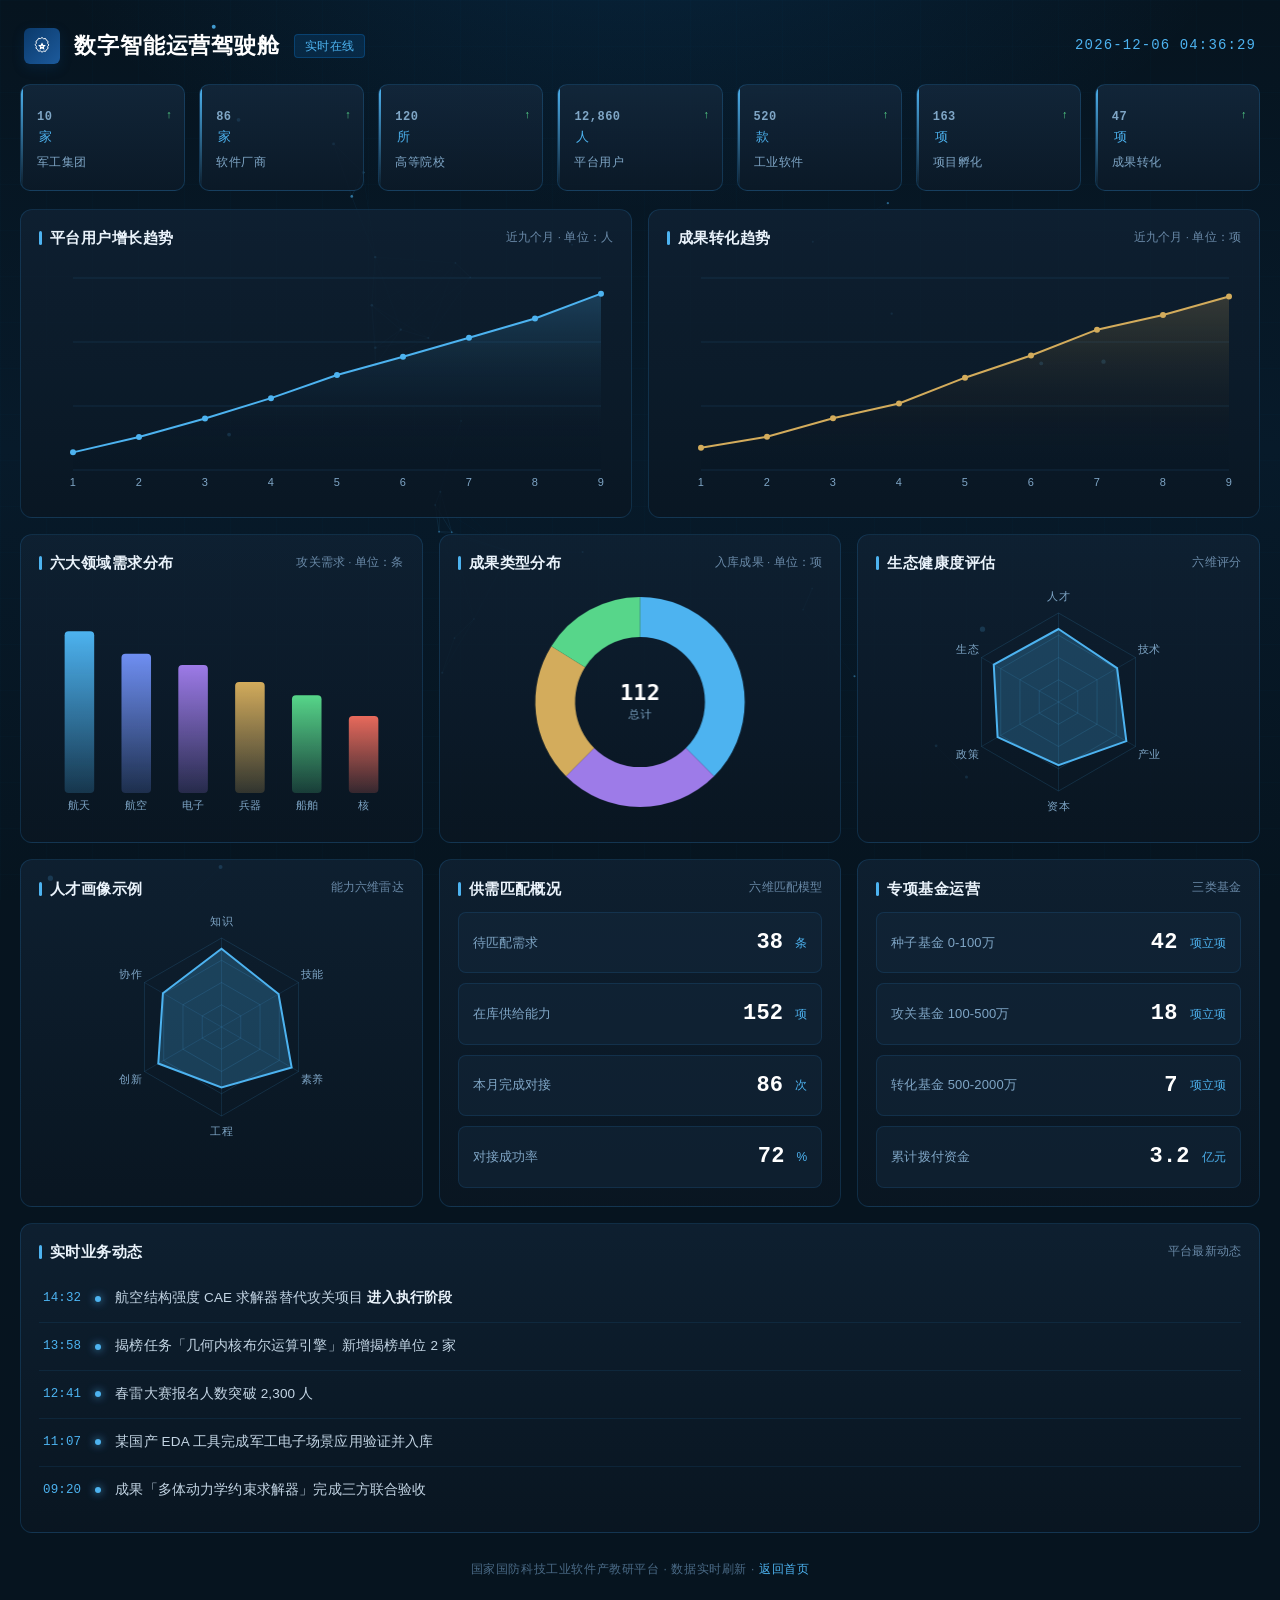
==== dashboard.html @ 62176e6c "初始提交 初始提交的DeepSeek" ====
<!DOCTYPE html>
<html lang="zh-CN">
<head>
<meta charset="UTF-8" />
<meta name="viewport" content="width=device-width, initial-scale=1.0" />
<title>数字智能运营驾驶舱 · 国家国防科技工业软件产教研平台</title>
<meta name="description" content="国家国防科技工业软件产教研平台数字智能运营驾驶舱，实时展示全平台关键运营数据。" />
<link rel="stylesheet" href="assets/css/main.css" />
</head>
<body class="dash-body">

<div class="dash-bg"></div>
<div class="dash-bg__grid"></div>
<canvas id="dashParticles" style="position:fixed;inset:0;width:100%;height:100%;z-index:1;pointer-events:none"></canvas>

<div class="dash-shell">
  <div class="dash-content">

    <!-- 顶部 -->
    <header class="dash-header">
      <div class="dash-header__title">
        <span class="brand__emblem" style="width:36px;height:36px">
          <svg viewBox="0 0 24 24" fill="none" stroke="#fff" stroke-width="1.6" style="width:20px;height:20px">
            <path d="M12 2.5l2.6 2.1 3.3-.4 1.5 3 2.7 1.9-.7 3.2 2 2.6-2 2.6.7 3.2-2.7 1.9-1.5 3-3.3-.4L12 27l-2.6-2.1-3.3.4-1.5-3-2.7-1.9.7-3.2-2-2.6 2-2.6-.7-3.2 2.7-1.9 1.5-3 3.3.4z" transform="scale(0.72) translate(4.7 0)"/>
            <path d="M12 9.5l.9 1.8 2 .3-1.45 1.4.34 2L12 14l-1.8.95.35-2L9.1 11.6l2-.3z"/>
          </svg>
        </span>
        <h1>数字智能运营驾驶舱</h1>
        <span class="tag">实时在线</span>
      </div>
      <div class="dash-header__clock" id="dashClock">--</div>
    </header>

    <!-- KPI 指标 -->
    <div class="dash-kpi">
      <div class="dash-kpi__item"><span class="trend">↑</span><b data-value="10" data-unit="家"></b><span>军工集团</span></div>
      <div class="dash-kpi__item"><span class="trend">↑</span><b data-value="86" data-unit="家"></b><span>软件厂商</span></div>
      <div class="dash-kpi__item"><span class="trend">↑</span><b data-value="120" data-unit="所"></b><span>高等院校</span></div>
      <div class="dash-kpi__item"><span class="trend">↑</span><b data-value="12860" data-unit="人"></b><span>平台用户</span></div>
      <div class="dash-kpi__item"><span class="trend">↑</span><b data-value="520" data-unit="款"></b><span>工业软件</span></div>
      <div class="dash-kpi__item"><span class="trend">↑</span><b data-value="163" data-unit="项"></b><span>项目孵化</span></div>
      <div class="dash-kpi__item"><span class="trend">↑</span><b data-value="47" data-unit="项"></b><span>成果转化</span></div>
    </div>

    <!-- 图表区 -->
    <div class="dash-grid">

      <div class="dash-panel col-6">
        <div class="dash-panel__head"><h3>平台用户增长趋势</h3><span class="hint">近九个月 · 单位：人</span></div>
        <canvas id="chartUserTrend" class="dash-panel__canvas" style="height:230px"></canvas>
      </div>

      <div class="dash-panel col-6">
        <div class="dash-panel__head"><h3>成果转化趋势</h3><span class="hint">近九个月 · 单位：项</span></div>
        <canvas id="chartTransformTrend" class="dash-panel__canvas" style="height:230px"></canvas>
      </div>

      <div class="dash-panel col-4">
        <div class="dash-panel__head"><h3>六大领域需求分布</h3><span class="hint">攻关需求 · 单位：条</span></div>
        <canvas id="chartDomain" class="dash-panel__canvas" style="height:230px"></canvas>
      </div>

      <div class="dash-panel col-4">
        <div class="dash-panel__head"><h3>成果类型分布</h3><span class="hint">入库成果 · 单位：项</span></div>
        <canvas id="chartOutcome" class="dash-panel__canvas" style="height:230px"></canvas>
      </div>

      <div class="dash-panel col-4">
        <div class="dash-panel__head"><h3>生态健康度评估</h3><span class="hint">六维评分</span></div>
        <canvas id="chartHealth" class="dash-panel__canvas" style="height:230px"></canvas>
      </div>

      <div class="dash-panel col-4">
        <div class="dash-panel__head"><h3>人才画像示例</h3><span class="hint">能力六维雷达</span></div>
        <canvas id="chartTalent" class="dash-panel__canvas" style="height:230px"></canvas>
      </div>

      <div class="dash-panel col-4">
        <div class="dash-panel__head"><h3>供需匹配概况</h3><span class="hint">六维匹配模型</span></div>
        <div class="dash-metric-list">
          <div class="dash-metric"><span>待匹配需求</span><b>38</b><i>条</i></div>
          <div class="dash-metric"><span>在库供给能力</span><b>152</b><i>项</i></div>
          <div class="dash-metric"><span>本月完成对接</span><b>86</b><i>次</i></div>
          <div class="dash-metric"><span>对接成功率</span><b>72</b><i>%</i></div>
        </div>
      </div>

      <div class="dash-panel col-4">
        <div class="dash-panel__head"><h3>专项基金运营</h3><span class="hint">三类基金</span></div>
        <div class="dash-metric-list">
          <div class="dash-metric"><span>种子基金 0-100万</span><b>42</b><i>项立项</i></div>
          <div class="dash-metric"><span>攻关基金 100-500万</span><b>18</b><i>项立项</i></div>
          <div class="dash-metric"><span>转化基金 500-2000万</span><b>7</b><i>项立项</i></div>
          <div class="dash-metric"><span>累计拨付资金</span><b>3.2</b><i>亿元</i></div>
        </div>
      </div>

      <div class="dash-panel col-12">
        <div class="dash-panel__head"><h3>实时业务动态</h3><span class="hint">平台最新动态</span></div>
        <div class="dash-feed">
          <div class="dash-feed__item"><span class="time">14:32</span><span class="dot-p"></span><p>航空结构强度 CAE 求解器替代攻关项目 <b>进入执行阶段</b></p></div>
          <div class="dash-feed__item"><span class="time">13:58</span><span class="dot-p"></span><p>揭榜任务「几何内核布尔运算引擎」新增揭榜单位 2 家</p></div>
          <div class="dash-feed__item"><span class="time">12:41</span><span class="dot-p"></span><p>春雷大赛报名人数突破 2,300 人</p></div>
          <div class="dash-feed__item"><span class="time">11:07</span><span class="dot-p"></span><p>某国产 EDA 工具完成军工电子场景应用验证并入库</p></div>
          <div class="dash-feed__item"><span class="time">09:20</span><span class="dot-p"></span><p>成果「多体动力学约束求解器」完成三方联合验收</p></div>
        </div>
      </div>

    </div>

    <div style="text-align:center;padding:26px 0 10px;font-size:12px;color:#4a6a86;letter-spacing:0.05em">
      国家国防科技工业软件产教研平台 · 数据实时刷新 · <a href="index.html" style="color:#4db3f0">返回首页</a>
    </div>
  </div>
</div>

<script src="assets/js/main.js"></script>
</body>
</html>
---- assets/css/main.css ----
/* ==========================================================================
   国家国防科技工业软件产教研平台 · 全站设计系统
   --------------------------------------------------------------------------
   设计基调：极简 · 科技 · 高级 · 军工特色
   色彩策略：浅色基底（值守蓝 + 科技蓝 + 军工金 + 中国红点缀）
   动效原则：克制、自然、有呼吸感
   ========================================================================== */

/* --------------------------------------------------------------------------
   1. 设计 Token
   -------------------------------------------------------------------------- */
:root {
  /* 基底色 —— 浅色为主，避免过深色调 */
  --bg: #f4f7fb;
  --bg-soft: #eef2f8;
  --surface: #ffffff;
  --surface-2: #f9fbfe;

  /* 文字 */
  --ink: #12233d;          /* 主文字：深海藏青 */
  --ink-2: #45546c;        /* 次级文字 */
  --ink-3: #7a8899;        /* 弱文字 */

  /* 主色 —— 值守蓝 */
  --primary: #0b3a6b;
  --primary-2: #14477d;
  --primary-3: #1c5a9c;

  /* 科技蓝点缀 */
  --accent: #0e7ad6;
  --accent-2: #2f9be8;
  --accent-soft: #e6f2fc;

  /* 军工金 —— 尊贵点缀，克制使用 */
  --gold: #b08a34;
  --gold-2: #d3ac5c;
  --gold-soft: #f7f0dd;

  /* 中国红 —— 关键数据 / 标识 */
  --red: #c2382c;
  --red-soft: #fbecea;

  /* 边框与分隔 */
  --line: #e2e8f2;
  --line-2: #d3dde9;

  /* 玻璃质感 */
  --glass: rgba(255, 255, 255, 0.72);
  --glass-strong: rgba(255, 255, 255, 0.9);
  --glass-border: rgba(255, 255, 255, 0.55);

  /* 阴影 —— 细、轻 */
  --shadow-xs: 0 1px 2px rgba(18, 35, 61, 0.04);
  --shadow-sm: 0 2px 8px rgba(18, 35, 61, 0.06);
  --shadow-md: 0 8px 24px rgba(18, 35, 61, 0.08);
  --shadow-lg: 0 18px 48px rgba(18, 35, 61, 0.12);
  --shadow-card: 0 1px 0 rgba(18, 35, 61, 0.03), 0 10px 30px rgba(18, 35, 61, 0.07);

  /* 圆角 —— 克制，避免大圆角堆叠 */
  --r-sm: 6px;
  --r-md: 10px;
  --r-lg: 16px;

  /* 字体 */
  --font-sans: "PingFang SC", "Microsoft YaHei", "Noto Sans SC", "Source Han Sans SC", "Helvetica Neue", Arial, sans-serif;
  --font-serif: "Noto Serif SC", "Source Han Serif SC", "Songti SC", "STSong", "SimSun", serif;
  --font-mono: "SFMono-Regular", "JetBrains Mono", Consolas, "Liberation Mono", monospace;

  /* 动效 */
  --ease: cubic-bezier(0.22, 0.61, 0.36, 1);
  --dur: 0.32s;
  --dur-slow: 0.55s;

  /* 容器 */
  --container: 1240px;
}

/* --------------------------------------------------------------------------
   2. Reset & 基础排版
   -------------------------------------------------------------------------- */
*, *::before, *::after { box-sizing: border-box; margin: 0; padding: 0; }

html { scroll-behavior: smooth; -webkit-text-size-adjust: 100%; }

body {
  font-family: var(--font-sans);
  color: var(--ink);
  background: var(--bg);
  font-size: 15px;
  line-height: 1.7;
  -webkit-font-smoothing: antialiased;
  -moz-osx-font-smoothing: grayscale;
  letter-spacing: 0.01em;
  overflow-x: hidden;
}

img { max-width: 100%; display: block; }
a { color: inherit; text-decoration: none; }
button { font-family: inherit; cursor: pointer; border: none; background: none; color: inherit; }
ul, ol { list-style: none; }
::selection { background: rgba(14, 122, 214, 0.18); color: var(--ink); }

/* 细滚动条 */
::-webkit-scrollbar { width: 10px; height: 10px; }
::-webkit-scrollbar-track { background: var(--bg); }
::-webkit-scrollbar-thumb { background: #c4d0de; border-radius: 8px; border: 2px solid var(--bg); }
::-webkit-scrollbar-thumb:hover { background: #a9bacd; }

/* 细噪点纹理（克制） */
.noise::after {
  content: "";
  position: absolute; inset: 0;
  pointer-events: none;
  opacity: 0.035;
  background-image: url("data:image/svg+xml,%3Csvg xmlns='http://www.w3.org/2000/svg' width='120' height='120'%3E%3Cfilter id='n'%3E%3CfeTurbulence type='fractalNoise' baseFrequency='0.9' numOctaves='2'/%3E%3C/filter%3E%3Crect width='120' height='120' filter='url(%23n)'/%3E%3C/svg%3E");
}

/* 网格底纹 */
.grid-bg {
  background-image:
    linear-gradient(rgba(11, 58, 107, 0.05) 1px, transparent 1px),
    linear-gradient(90deg, rgba(11, 58, 107, 0.05) 1px, transparent 1px);
  background-size: 44px 44px;
}

/* 标题 */
h1, h2, h3, h4, h5 { font-weight: 700; line-height: 1.3; letter-spacing: 0.005em; }

/* 容器 */
.container { width: 100%; max-width: var(--container); margin: 0 auto; padding: 0 28px; }
.container--wide { max-width: 1440px; }

/* 区块通用 */
.section { position: relative; padding: 84px 0; }
.section--tight { padding: 56px 0; }

/* --------------------------------------------------------------------------
   3. 通用组件
   -------------------------------------------------------------------------- */

/* 按钮 */
.btn {
  display: inline-flex; align-items: center; justify-content: center; gap: 8px;
  height: 42px; padding: 0 22px;
  font-size: 14px; font-weight: 600;
  border-radius: var(--r-sm);
  border: 1px solid transparent;
  transition: transform var(--dur) var(--ease), box-shadow var(--dur) var(--ease),
              background var(--dur) var(--ease), border-color var(--dur) var(--ease);
  white-space: nowrap;
  letter-spacing: 0.02em;
}
.btn:active { transform: translateY(1px); }

.btn--primary {
  background: var(--primary); color: #fff;
  box-shadow: 0 4px 14px rgba(11, 58, 107, 0.28);
}
.btn--primary:hover { background: var(--primary-2); box-shadow: 0 8px 22px rgba(11, 58, 107, 0.34); transform: translateY(-1px); }

.btn--ghost {
  background: transparent; color: var(--primary);
  border-color: var(--line-2);
}
.btn--ghost:hover { border-color: var(--primary); background: var(--accent-soft); }

.btn--gold {
  background: linear-gradient(135deg, #c9a24a, #a8812f); color: #fff;
  box-shadow: 0 4px 14px rgba(176, 138, 52, 0.3);
}
.btn--gold:hover { box-shadow: 0 8px 22px rgba(176, 138, 52, 0.4); transform: translateY(-1px); }

.btn--sm { height: 34px; padding: 0 14px; font-size: 13px; }
.btn--lg { height: 50px; padding: 0 30px; font-size: 15px; }

/* 标签 */
.tag {
  display: inline-flex; align-items: center; gap: 5px;
  height: 24px; padding: 0 10px;
  font-size: 12px; font-weight: 500;
  border-radius: 4px;
  letter-spacing: 0.03em;
}
.tag--blue { background: var(--accent-soft); color: var(--primary-3); }
.tag--gold { background: var(--gold-soft); color: #8a6a20; }
.tag--red { background: var(--red-soft); color: var(--red); }
.tag--line { background: transparent; color: var(--ink-3); border: 1px solid var(--line-2); }

/* 分段标题 */
.sec-head { margin-bottom: 40px; }
.sec-head__eyebrow {
  display: inline-flex; align-items: center; gap: 10px;
  font-size: 13px; font-weight: 600; letter-spacing: 0.16em;
  color: var(--accent); text-transform: uppercase;
  margin-bottom: 14px;
}
.sec-head__eyebrow::before {
  content: ""; width: 22px; height: 2px;
  background: linear-gradient(90deg, var(--accent), transparent);
  border-radius: 1px;
}
.sec-head__title { font-size: 30px; color: var(--ink); font-weight: 700; }
.sec-head__title em { font-style: normal; color: var(--primary); }
.sec-head__desc { margin-top: 12px; font-size: 14.5px; color: var(--ink-2); max-width: 720px; }
.sec-head--center { text-align: center; }
.sec-head--center .sec-head__eyebrow { justify-content: center; }
.sec-head--center .sec-head__desc { margin-left: auto; margin-right: auto; }

/* 横贯式工业分割条 */
.industrial-divider {
  display: flex; align-items: center; gap: 18px;
  margin: 0; padding: 0;
}
.industrial-divider__line {
  flex: 1; height: 1px;
  background: linear-gradient(90deg, transparent, var(--line-2) 18%, var(--line-2) 82%, transparent);
  position: relative;
}
.industrial-divider__line::after {
  content: ""; position: absolute; left: 18%; right: 18%; top: -1px; height: 2px;
  background: linear-gradient(90deg, transparent, rgba(14, 122, 214, 0.45), transparent);
  border-radius: 1px;
}
.industrial-divider__mark {
  flex-shrink: 0; width: 44px; height: 14px;
  position: relative;
}
.industrial-divider__mark::before {
  content: ""; position: absolute; left: 0; top: 50%; width: 44px; height: 1px;
  background: var(--line-2); transform: translateY(-50%);
}
.industrial-divider__mark i {
  position: absolute; left: 50%; top: 50%; transform: translate(-50%, -50%);
  width: 10px; height: 10px;
  background: var(--surface);
  border: 2px solid var(--accent);
  transform: translate(-50%, -50%) rotate(45deg);
}

/* --------------------------------------------------------------------------
   4. 顶部导航栏
   -------------------------------------------------------------------------- */
.site-header {
  position: fixed; top: 0; left: 0; right: 0; z-index: 1000;
  height: 68px;
  background: var(--glass-strong);
  backdrop-filter: blur(18px) saturate(1.4);
  -webkit-backdrop-filter: blur(18px) saturate(1.4);
  border-bottom: 1px solid var(--line);
  transition: box-shadow var(--dur) var(--ease), height var(--dur) var(--ease);
}
.site-header.is-scrolled { box-shadow: 0 4px 20px rgba(18, 35, 61, 0.08); }

.site-header__inner {
  display: flex; align-items: center; justify-content: space-between;
  height: 100%;
}

/* 品牌标识 */
.brand { display: flex; align-items: center; gap: 12px; }
.brand__emblem {
  width: 40px; height: 40px; flex-shrink: 0;
  display: grid; place-items: center;
  border-radius: var(--r-sm);
  background: linear-gradient(135deg, var(--primary), var(--primary-3));
  box-shadow: 0 4px 12px rgba(11, 58, 107, 0.3);
  position: relative; overflow: hidden;
}
.brand__emblem svg { width: 22px; height: 22px; }
.brand__name { line-height: 1.2; }
.brand__name b {
  display: block; font-size: 17px; font-weight: 700; color: var(--ink);
  letter-spacing: 0.02em;
}
.brand__name span {
  display: block; font-size: 11px; color: var(--ink-3);
  letter-spacing: 0.18em; margin-top: 1px;
}

/* 主导航 */
.main-nav { display: flex; align-items: center; height: 100%; }
.main-nav__item { position: static; height: 100%; display: flex; align-items: center; }
.main-nav__link {
  position: relative; display: flex; align-items: center; gap: 5px;
  height: 100%; padding: 0 18px;
  font-size: 15px; font-weight: 500; color: var(--ink);
  transition: color var(--dur) var(--ease);
  letter-spacing: 0.02em;
}
.main-nav__link .caret {
  width: 0; height: 0; margin-top: 2px;
  border-left: 4px solid transparent; border-right: 4px solid transparent;
  border-top: 5px solid currentColor;
  transition: transform var(--dur) var(--ease);
  opacity: 0.5;
}
.main-nav__link::after {
  content: ""; position: absolute; left: 18px; right: 18px; bottom: -1px;
  height: 2px; background: var(--accent);
  transform: scaleX(0); transform-origin: center;
  transition: transform var(--dur) var(--ease);
}
.main-nav__item:hover .main-nav__link,
.main-nav__item.is-active .main-nav__link { color: var(--primary); }
.main-nav__item:hover .main-nav__link .caret { transform: rotate(180deg); opacity: 1; }
.main-nav__item:hover .main-nav__link::after { transform: scaleX(1); }

/* 右侧操作区 */
.header-actions { display: flex; align-items: center; gap: 12px; }

/* Mega 下拉面板 */
.mega-panel {
  position: absolute; left: 0; right: 0; top: 68px;
  background: var(--glass-strong);
  backdrop-filter: blur(22px) saturate(1.4);
  -webkit-backdrop-filter: blur(22px) saturate(1.4);
  border-bottom: 1px solid var(--line);
  box-shadow: 0 24px 48px rgba(18, 35, 61, 0.14);
  opacity: 0; visibility: hidden; transform: translateY(-8px);
  transition: opacity var(--dur) var(--ease), transform var(--dur) var(--ease), visibility var(--dur);
  pointer-events: none;
}
.main-nav__item:hover .mega-panel,
.mega-panel.is-open { opacity: 1; visibility: visible; transform: translateY(0); pointer-events: auto; }

.mega-panel__inner { display: flex; padding: 30px 0 34px; gap: 36px; }
.mega-panel__intro { flex: 0 0 200px; padding-right: 28px; border-right: 1px solid var(--line); display: flex; align-items: center; }
.mega-panel__intro b { display: block; font-size: 19px; color: var(--ink); font-weight: 700; letter-spacing: 0.04em; }
.mega-panel__cols { flex: 1; display: grid; grid-template-columns: repeat(3, 1fr); gap: 10px 20px; }

.mega-item {
  display: flex; gap: 12px; padding: 12px 14px;
  border-radius: var(--r-md);
  transition: background var(--dur) var(--ease), transform var(--dur) var(--ease);
}
.mega-item:hover { background: var(--accent-soft); transform: translateX(2px); }
.mega-item__icon {
  flex-shrink: 0; width: 34px; height: 34px;
  display: grid; place-items: center;
  border-radius: 8px; color: var(--primary);
  background: var(--surface); border: 1px solid var(--line);
}
.mega-item__icon svg { width: 18px; height: 18px; }
.mega-item b { display: block; font-size: 14px; color: var(--ink); font-weight: 600; }
.mega-item span { display: block; font-size: 12px; color: var(--ink-3); margin-top: 2px; line-height: 1.5; }

/* 移动端汉堡 */
.nav-toggle { display: none; width: 42px; height: 42px; position: relative; }
.nav-toggle span {
  position: absolute; left: 10px; right: 10px; height: 2px;
  background: var(--ink); border-radius: 1px;
  transition: transform var(--dur) var(--ease), opacity var(--dur) var(--ease), top var(--dur) var(--ease);
}
.nav-toggle span:nth-child(1) { top: 15px; }
.nav-toggle span:nth-child(2) { top: 21px; }
.nav-toggle span:nth-child(3) { top: 27px; }

/* --------------------------------------------------------------------------
   5. 主视觉 Hero
   -------------------------------------------------------------------------- */
.hero {
  position: relative; min-height: 100vh;
  display: flex; align-items: center; justify-content: center;
  padding: 120px 0 80px;
  overflow: hidden;
  background:
    radial-gradient(1100px 520px at 50% -8%, rgba(23, 74, 130, 0.95), rgba(9, 34, 63, 0.55) 58%, transparent 80%),
    linear-gradient(180deg, #0a2c52 0%, #0c335c 38%, #0f3f70 100%);
}
.hero__canvas { position: absolute; inset: 0; width: 100%; height: 100%; z-index: 1; }
.hero__grid {
  position: absolute; inset: 0; z-index: 0; opacity: 0.5;
  background-image:
    linear-gradient(rgba(255,255,255,0.05) 1px, transparent 1px),
    linear-gradient(90deg, rgba(255,255,255,0.05) 1px, transparent 1px);
  background-size: 60px 60px;
  mask-image: radial-gradient(ellipse at center, #000 20%, transparent 78%);
  -webkit-mask-image: radial-gradient(ellipse at center, #000 20%, transparent 78%);
}
.hero__content { position: relative; z-index: 2; text-align: center; color: #fff; }
.hero__eyebrow {
  display: inline-flex; align-items: center; gap: 10px;
  font-size: 13px; letter-spacing: 0.28em; color: rgba(255,255,255,0.72);
  margin-bottom: 30px;
}
.hero__eyebrow::before, .hero__eyebrow::after {
  content: ""; width: 42px; height: 1px; background: rgba(255,255,255,0.35);
}

.hero__title {
  font-family: var(--font-serif);
  font-size: clamp(38px, 6vw, 72px);
  font-weight: 700; line-height: 1.12;
  letter-spacing: 0.06em;
  background: linear-gradient(180deg, #ffffff 30%, #dbe6f2 100%);
  -webkit-background-clip: text; background-clip: text;
  -webkit-text-fill-color: transparent;
  margin-bottom: 26px;
}
.hero__title .accent-gold {
  background: linear-gradient(180deg, #f6dfa0, #c9a24a 78%);
  -webkit-background-clip: text; background-clip: text;
  -webkit-text-fill-color: transparent;
}
.hero__subtitle {
  font-size: clamp(15px, 2vw, 21px);
  font-weight: 400; line-height: 1.9;
  color: rgba(255,255,255,0.88);
  letter-spacing: 0.08em;
  max-width: 820px; margin: 0 auto;
}
.hero__actions { margin-top: 46px; display: flex; gap: 16px; justify-content: center; flex-wrap: wrap; }
.hero__scroll {
  position: absolute; bottom: 34px; left: 50%; transform: translateX(-50%);
  z-index: 2; color: rgba(255,255,255,0.6);
  font-size: 12px; letter-spacing: 0.2em;
  display: flex; flex-direction: column; align-items: center; gap: 8px;
}
.hero__scroll i {
  width: 1px; height: 34px; background: linear-gradient(180deg, transparent, rgba(255,255,255,0.7));
  animation: scrollLine 2.2s var(--ease) infinite;
}
@keyframes scrollLine { 0% { transform: scaleY(0); transform-origin: top; } 50% { transform: scaleY(1); transform-origin: top; } 51% { transform-origin: bottom; } 100% { transform: scaleY(0); transform-origin: bottom; } }

.hero .btn--ghost { color: #fff; border-color: rgba(255,255,255,0.4); }
.hero .btn--ghost:hover { background: rgba(255,255,255,0.1); border-color: #fff; }

/* --------------------------------------------------------------------------
   6. 横贯式数据卡片
   -------------------------------------------------------------------------- */
.stat-band {
  position: relative; z-index: 5;
  margin-top: -84px;
  padding: 0 0 8px;
}
.stat-band__grid {
  display: grid; grid-template-columns: repeat(7, 1fr); gap: 16px;
}
.stat-card {
  position: relative;
  background: var(--surface);
  border: 1px solid var(--line);
  border-radius: var(--r-lg);
  padding: 34px 20px 28px;
  box-shadow: var(--shadow-card);
  text-align: center;
  transition: transform var(--dur-slow) var(--ease), box-shadow var(--dur-slow) var(--ease), border-color var(--dur) var(--ease);
  overflow: hidden;
  cursor: pointer;
}
/* 立体感：底部轻投影 + 顶部高光 */
.stat-card::before {
  content: ""; position: absolute; inset: 0;
  background: linear-gradient(180deg, rgba(255,255,255,0.6), transparent 42%);
  pointer-events: none;
}
.stat-card::after {
  content: ""; position: absolute; left: 18%; right: 18%; bottom: 0; height: 3px;
  background: linear-gradient(90deg, transparent, var(--accent), transparent);
  opacity: 0.45; transition: opacity var(--dur) var(--ease), left var(--dur) var(--ease), right var(--dur) var(--ease);
}
.stat-card:hover { transform: translateY(-6px); box-shadow: var(--shadow-lg); border-color: var(--line-2); }
.stat-card:hover::after { opacity: 1; left: 6%; right: 6%; }
.stat-card__num {
  font-family: var(--font-mono);
  font-size: 50px; font-weight: 800; line-height: 1;
  color: var(--primary);
  letter-spacing: -0.02em;
  font-variant-numeric: tabular-nums;
}
.stat-card__num .unit { font-size: 21px; font-weight: 700; margin-left: 4px; color: var(--primary-3); }
.stat-card__label { margin-top: 14px; font-size: 15px; font-weight: 600; color: var(--ink); letter-spacing: 0.08em; }
.stat-card--gold .stat-card__num { color: var(--gold); }
.stat-card--gold .stat-card__num .unit { color: var(--gold-2); }
.stat-card--red .stat-card__num { color: var(--red); }
.stat-card--red .stat-card__num .unit { color: var(--red); }

/* --------------------------------------------------------------------------
   7. 横贯式内容分区
   -------------------------------------------------------------------------- */
.zone { position: relative; }
.zone:nth-child(even) { background: var(--surface); }
.zone:nth-child(odd) { background: var(--bg); }
.zone__head { display: flex; align-items: flex-end; justify-content: space-between; gap: 30px; margin-bottom: 34px; }
.zone__index {
  font-family: var(--font-mono);
  font-size: 13px; color: var(--accent); letter-spacing: 0.1em;
  margin-bottom: 10px;
}
.zone__title { font-size: 27px; color: var(--ink); }
.zone__title em { font-style: normal; color: var(--primary); }
.zone__desc { margin-top: 10px; font-size: 14px; color: var(--ink-2); max-width: 680px; }
.zone__more { flex-shrink: 0; }

/* 内容卡片 */
.card-grid { display: grid; grid-template-columns: repeat(4, 1fr); gap: 22px; }
.card-grid--3 { grid-template-columns: repeat(3, 1fr); }

.media-card {
  background: var(--surface);
  border: 1px solid var(--line);
  border-radius: var(--r-lg);
  overflow: hidden;
  box-shadow: var(--shadow-xs);
  transition: transform var(--dur-slow) var(--ease), box-shadow var(--dur-slow) var(--ease), border-color var(--dur) var(--ease);
  display: flex; flex-direction: column;
}
.media-card:hover { transform: translateY(-5px); box-shadow: var(--shadow-md); border-color: var(--line-2); }
.media-card__cover {
  position: relative; aspect-ratio: 16 / 9;
  overflow: hidden; background: var(--bg-soft);
}
.media-card__cover .cover-art { width: 100%; height: 100%; }
.media-card__cover .cover-tag {
  position: absolute; left: 12px; top: 12px;
}
.media-card__cover .cover-badge {
  position: absolute; right: 12px; bottom: 12px;
  display: inline-flex; align-items: center; gap: 4px;
  height: 26px; padding: 0 10px;
  font-size: 12px; font-weight: 600; color: #fff;
  background: rgba(11, 58, 107, 0.82);
  backdrop-filter: blur(6px);
  border-radius: 4px;
}
.media-card__body { padding: 18px 20px 20px; display: flex; flex-direction: column; flex: 1; }
.media-card__meta { display: flex; align-items: center; gap: 10px; font-size: 12px; color: var(--ink-3); margin-bottom: 9px; }
.media-card__meta .dot { width: 3px; height: 3px; border-radius: 50%; background: var(--line-2); }
.media-card__title { font-size: 16.5px; font-weight: 600; color: var(--ink); line-height: 1.45; }
.media-card__title a:hover { color: var(--primary); }
.media-card__excerpt {
  margin-top: 9px; font-size: 13px; color: var(--ink-2); line-height: 1.7;
  display: -webkit-box; -webkit-line-clamp: 2; -webkit-box-orient: vertical; overflow: hidden;
}
.media-card__foot { margin-top: auto; padding-top: 14px; display: flex; align-items: center; justify-content: space-between; }
.media-card__foot .stat { font-size: 12.5px; color: var(--ink-3); display: flex; gap: 12px; }
.media-card__foot .link-more { font-size: 13px; color: var(--accent); font-weight: 500; display: inline-flex; align-items: center; gap: 3px; }
.media-card__foot .link-more:hover { color: var(--primary); }

/* 赛事卡片 */
.contest-card { position: relative; }
.contest-card .contest-status {
  position: absolute; right: 14px; top: 14px; z-index: 2;
  display: inline-flex; align-items: center; gap: 5px;
  height: 24px; padding: 0 10px; font-size: 12px; font-weight: 600;
  border-radius: 20px;
}
.contest-status--open { background: #e9f6ec; color: #1f7a3d; }
.contest-status--soon { background: var(--gold-soft); color: #8a6a20; }
.contest-status--closed { background: #eef0f3; color: var(--ink-3); }
.contest-status .pulse { width: 6px; height: 6px; border-radius: 50%; background: currentColor; animation: pulse 1.6s infinite; }
@keyframes pulse { 0%,100% { opacity: 1; } 50% { opacity: 0.3; } }

/* 生态联盟 */
.eco-ticker {
  display: flex; flex-wrap: wrap; gap: 14px 12px; margin-top: 22px;
}
.eco-chip {
  display: inline-flex; align-items: center; gap: 8px;
  height: 44px; padding: 0 16px;
  background: var(--surface); border: 1px solid var(--line);
  border-radius: var(--r-md);
  font-size: 13.5px; font-weight: 500; color: var(--ink-2);
  transition: transform var(--dur) var(--ease), box-shadow var(--dur) var(--ease), border-color var(--dur) var(--ease);
}
.eco-chip:hover { transform: translateY(-2px); box-shadow: var(--shadow-sm); border-color: var(--line-2); }
.eco-chip__logo {
  width: 26px; height: 26px; border-radius: 6px; flex-shrink: 0;
  display: grid; place-items: center; color: #fff; font-size: 12px; font-weight: 700;
}
.eco-chip--more {
  border-style: dashed; color: var(--accent); font-weight: 600;
  background: var(--accent-soft);
}

/* 四维画像小卡 */
.quad-grid { display: grid; grid-template-columns: repeat(4, 1fr); gap: 18px; margin-top: 8px; }
.quad-card {
  background: var(--surface); border: 1px solid var(--line);
  border-radius: var(--r-lg); padding: 24px 22px;
  transition: transform var(--dur-slow) var(--ease), box-shadow var(--dur-slow) var(--ease);
}
.quad-card:hover { transform: translateY(-4px); box-shadow: var(--shadow-md); }
.quad-card__icon { width: 42px; height: 42px; border-radius: 10px; display: grid; place-items: center; margin-bottom: 16px; }
.quad-card__icon svg { width: 22px; height: 22px; }
.quad-card b { display: block; font-size: 16px; color: var(--ink); margin-bottom: 8px; }
.quad-card p { font-size: 13px; color: var(--ink-3); line-height: 1.7; }
.quad-card__tags { margin-top: 14px; display: flex; flex-wrap: wrap; gap: 6px; }

/* --------------------------------------------------------------------------
   8. 页脚
   -------------------------------------------------------------------------- */
.site-footer {
  background: #0a2c52; color: rgba(255,255,255,0.72);
  padding: 56px 0 0;
  position: relative; overflow: hidden;
}
.site-footer::before {
  content: ""; position: absolute; left: 0; right: 0; top: 0; height: 1px;
  background: linear-gradient(90deg, transparent, rgba(211, 172, 92, 0.6), transparent);
}
.site-footer__top { display: grid; grid-template-columns: 1.6fr 1fr 1fr 1fr; gap: 40px; padding-bottom: 40px; }
.site-footer__brand .brand__name b { color: #fff; }
.site-footer__brand .brand__name span { color: rgba(255,255,255,0.5); }
.site-footer__about { margin-top: 16px; font-size: 13px; color: rgba(255,255,255,0.55); line-height: 1.8; max-width: 360px; }
.site-footer h5 { color: #fff; font-size: 14px; margin-bottom: 16px; letter-spacing: 0.06em; }
.site-footer__links li { margin-bottom: 10px; }
.site-footer__links a { font-size: 13px; color: rgba(255,255,255,0.6); transition: color var(--dur) var(--ease); }
.site-footer__links a:hover { color: #fff; }
.site-footer__bottom {
  border-top: 1px solid rgba(255,255,255,0.1);
  padding: 20px 0; text-align: center;
  font-size: 12.5px; color: rgba(255,255,255,0.45);
  letter-spacing: 0.03em;
}

/* --------------------------------------------------------------------------
   9. 动效：scroll reveal / stagger
   -------------------------------------------------------------------------- */
.reveal { opacity: 0; transform: translateY(26px); transition: opacity 0.7s var(--ease), transform 0.7s var(--ease); }
.reveal.is-visible { opacity: 1; transform: translateY(0); }
.reveal[data-delay="1"] { transition-delay: 0.08s; }
.reveal[data-delay="2"] { transition-delay: 0.16s; }
.reveal[data-delay="3"] { transition-delay: 0.24s; }
.reveal[data-delay="4"] { transition-delay: 0.32s; }
.reveal[data-delay="5"] { transition-delay: 0.4s; }
.reveal[data-delay="6"] { transition-delay: 0.48s; }

@media (prefers-reduced-motion: reduce) {
  * { animation: none !important; transition: none !important; }
  .reveal { opacity: 1; transform: none; }
}

/* --------------------------------------------------------------------------
   10. 响应式
   -------------------------------------------------------------------------- */
@media (max-width: 1100px) {
  .stat-band__grid { grid-template-columns: repeat(4, 1fr); }
  .card-grid { grid-template-columns: repeat(3, 1fr); }
  .quad-grid { grid-template-columns: repeat(2, 1fr); }
  .site-footer__top { grid-template-columns: 1fr 1fr; }
  .mega-panel__intro { display: none; }
  .mega-panel__cols { grid-template-columns: repeat(2, 1fr); }
}

@media (max-width: 900px) {
  .main-nav { display: none; }
  .nav-toggle { display: block; }
  .header-actions .btn--ghost { display: none; }
  .card-grid { grid-template-columns: repeat(2, 1fr); }
  .card-grid--3 { grid-template-columns: repeat(2, 1fr); }
  .stat-band { margin-top: -48px; }
}

@media (max-width: 600px) {
  .container { padding: 0 18px; }
  .section { padding: 56px 0; }
  .stat-band__grid { grid-template-columns: repeat(2, 1fr); gap: 12px; }
  .stat-card { padding: 26px 14px 22px; }
  .stat-card__num { font-size: 34px; }
  .stat-card__num .unit { font-size: 16px; }
  .card-grid, .card-grid--3 { grid-template-columns: 1fr; }
  .quad-grid { grid-template-columns: 1fr; }
  .zone__head { flex-direction: column; align-items: flex-start; }
  .hero__title { font-size: 34px; }
  .sec-head__title { font-size: 24px; }
  .site-footer__top { grid-template-columns: 1fr; gap: 28px; }
}

/* ==========================================================================
   以下为 登录页 / 驾驶舱 专用样式
   ========================================================================== */

/* --- 登录页 --- */
.auth-body { background: #07182e; overflow: hidden; }
.auth-shell { position: relative; min-height: 100vh; display: grid; grid-template-columns: 1fr 1.15fr; }
.auth-shell__bg {
  position: absolute; inset: 0; z-index: 0;
  background:
    radial-gradient(900px 600px at 82% 30%, rgba(23, 74, 130, 0.5), transparent 60%),
    radial-gradient(700px 500px at 12% 80%, rgba(14, 122, 214, 0.22), transparent 60%),
    linear-gradient(160deg, #07182e 0%, #0a2544 55%, #0c2f55 100%);
}
.auth-shell__flow { position: absolute; inset: 0; z-index: 1; opacity: 0.5; }

.auth-panel { position: relative; z-index: 2; display: flex; align-items: center; justify-content: center; padding: 48px; }
.auth-card {
  width: 100%; max-width: 430px;
  background: rgba(255,255,255,0.08);
  border: 1px solid rgba(255,255,255,0.16);
  border-radius: 20px;
  padding: 44px 42px;
  backdrop-filter: blur(24px) saturate(1.3);
  -webkit-backdrop-filter: blur(24px) saturate(1.3);
  box-shadow: 0 24px 64px rgba(0,0,0,0.4);
  color: #fff;
}
.auth-card__brand { display: flex; align-items: center; gap: 12px; margin-bottom: 30px; }
.auth-card__brand b { font-size: 17px; color: #fff; letter-spacing: 0.03em; }
.auth-card__brand span { display: block; font-size: 11px; color: rgba(255,255,255,0.5); letter-spacing: 0.16em; }
.auth-card h1 { font-size: 24px; font-weight: 700; margin-bottom: 8px; }
.auth-card > p { font-size: 13.5px; color: rgba(255,255,255,0.6); margin-bottom: 30px; }

.field { margin-bottom: 18px; }
.field label { display: block; font-size: 13px; color: rgba(255,255,255,0.78); margin-bottom: 8px; letter-spacing: 0.03em; }
.field input {
  width: 100%; height: 46px; padding: 0 16px;
  background: rgba(255,255,255,0.07);
  border: 1px solid rgba(255,255,255,0.16);
  border-radius: 8px;
  color: #fff; font-size: 14.5px; font-family: inherit;
  transition: border-color var(--dur) var(--ease), background var(--dur) var(--ease);
}
.field input::placeholder { color: rgba(255,255,255,0.35); }
.field input:focus { outline: none; border-color: rgba(47, 155, 232, 0.8); background: rgba(255,255,255,0.1); }
.field--row { display: flex; align-items: center; justify-content: space-between; }
.field--row label { margin-bottom: 0; }
.field--row a { font-size: 12.5px; color: rgba(47,155,232,0.9); }

.auth-card .btn { width: 100%; height: 48px; font-size: 15px; }
.auth-card .btn--primary { background: linear-gradient(135deg, #0e7ad6, #0b3a6b); }
.auth-alt { margin-top: 22px; text-align: center; font-size: 13px; color: rgba(255,255,255,0.55); }
.auth-alt a { color: rgba(47,155,232,0.9); margin-left: 6px; }

/* 3D 中枢展示区 */
.auth-visual { position: relative; z-index: 2; display: flex; align-items: center; justify-content: center; }
.auth-visual__canvas { position: absolute; inset: 0; width: 100%; height: 100%; }
.auth-visual__caption {
  position: absolute; bottom: 48px; left: 0; right: 0; text-align: center;
  color: rgba(255,255,255,0.55); font-size: 12.5px; letter-spacing: 0.14em;
}

@media (max-width: 860px) {
  .auth-shell { grid-template-columns: 1fr; }
  .auth-visual { display: none; }
  .auth-panel { padding: 24px; }
  .auth-card { padding: 34px 26px; }
}

/* --- 数字智能运营驾驶舱 --- */
.dash-body { background: #06141f; color: #dbe6f2; overflow-x: hidden; }
.dash-shell { position: relative; min-height: 100vh; padding: 20px; }
.dash-bg {
  position: fixed; inset: 0; z-index: 0;
  background:
    radial-gradient(1000px 500px at 50% -10%, rgba(14, 122, 214, 0.16), transparent 60%),
    linear-gradient(180deg, #06141f, #071a2a 50%, #06141f);
}
.dash-bg__grid {
  position: fixed; inset: 0; z-index: 0; opacity: 0.35;
  background-image:
    linear-gradient(rgba(47,155,232,0.06) 1px, transparent 1px),
    linear-gradient(90deg, rgba(47,155,232,0.06) 1px, transparent 1px);
  background-size: 46px 46px;
}
.dash-content { position: relative; z-index: 2; max-width: 1600px; margin: 0 auto; }

.dash-header { display: flex; align-items: center; justify-content: space-between; padding: 8px 4px 20px; }
.dash-header__title { display: flex; align-items: center; gap: 14px; }
.dash-header__title h1 { font-size: 22px; font-weight: 700; color: #fff; letter-spacing: 0.04em; }
.dash-header__title .tag { background: rgba(14,122,214,0.16); color: #4db3f0; border: 1px solid rgba(14,122,214,0.3); }
.dash-header__clock { font-family: var(--font-mono); font-size: 14px; color: #4db3f0; letter-spacing: 0.08em; }

.dash-kpi { display: grid; grid-template-columns: repeat(7, 1fr); gap: 14px; margin-bottom: 18px; }
.dash-kpi__item {
  background: linear-gradient(180deg, rgba(20,40,60,0.85), rgba(12,26,40,0.85));
  border: 1px solid rgba(47,155,232,0.22);
  border-radius: 10px; padding: 18px 16px; position: relative; overflow: hidden;
}
.dash-kpi__item::before {
  content: ""; position: absolute; left: 0; top: 0; bottom: 0; width: 2px;
  background: linear-gradient(180deg, #4db3f0, transparent);
}
.dash-kpi__item b { display: block; font-family: var(--font-mono); font-size: 28px; color: #fff; font-weight: 700; line-height: 1; }
.dash-kpi__item b .unit { font-size: 13px; color: #4db3f0; font-weight: 500; margin-left: 2px; }
.dash-kpi__item span { display: block; margin-top: 8px; font-size: 12px; color: #7fa6c6; letter-spacing: 0.04em; }
.dash-kpi__item .trend { position: absolute; right: 12px; top: 12px; font-size: 11px; color: #57d68a; }

.dash-grid { display: grid; grid-template-columns: repeat(12, 1fr); gap: 16px; }
.dash-panel {
  background: linear-gradient(180deg, rgba(16,34,52,0.8), rgba(10,22,34,0.8));
  border: 1px solid rgba(47,155,232,0.18);
  border-radius: 12px; padding: 18px;
  position: relative;
}
.dash-panel__head { display: flex; align-items: center; justify-content: space-between; margin-bottom: 14px; }
.dash-panel__head h3 { font-size: 15px; color: #eaf3fb; font-weight: 600; letter-spacing: 0.03em; }
.dash-panel__head h3::before { content: ""; display: inline-block; width: 3px; height: 14px; background: #4db3f0; border-radius: 2px; margin-right: 8px; vertical-align: -2px; }
.dash-panel__head .hint { font-size: 11.5px; color: #6a8aa8; }
.dash-panel__canvas { width: 100%; }

/* 驾驶舱指标列表 */
.dash-metric-list { display: flex; flex-direction: column; gap: 10px; }
.dash-metric {
  display: flex; align-items: center; gap: 12px;
  padding: 11px 14px;
  background: rgba(20,40,60,0.5);
  border: 1px solid rgba(47,155,232,0.14);
  border-radius: 8px;
}
.dash-metric span { flex: 1; font-size: 13px; color: #7fa6c6; }
.dash-metric b { font-family: var(--font-mono); font-size: 22px; color: #fff; font-weight: 700; }
.dash-metric i { font-style: normal; font-size: 12px; color: #4db3f0; }

/* 实时动态流 */
.dash-feed { display: flex; flex-direction: column; }
.dash-feed__item {
  display: flex; align-items: center; gap: 14px;
  padding: 12px 4px;
  border-bottom: 1px solid rgba(47,155,232,0.1);
}
.dash-feed__item:last-child { border-bottom: none; }
.dash-feed__item .time { font-family: var(--font-mono); font-size: 12.5px; color: #4db3f0; flex-shrink: 0; }
.dash-feed__item .dot-p { width: 6px; height: 6px; border-radius: 50%; background: #4db3f0; flex-shrink: 0; box-shadow: 0 0 8px #4db3f0; }
.dash-feed__item p { font-size: 13.5px; color: #c3d5e4; }
.dash-feed__item p b { color: #eaf3fb; font-weight: 600; }

.col-3 { grid-column: span 3; }
.col-4 { grid-column: span 4; }
.col-5 { grid-column: span 5; }
.col-6 { grid-column: span 6; }
.col-7 { grid-column: span 7; }
.col-8 { grid-column: span 8; }
.col-12 { grid-column: span 12; }

@media (max-width: 1100px) {
  .dash-kpi { grid-template-columns: repeat(4, 1fr); }
  .col-3, .col-4, .col-5, .col-6, .col-7 { grid-column: span 6; }
}
@media (max-width: 700px) {
  .dash-kpi { grid-template-columns: repeat(2, 1fr); }
  .col-3, .col-4, .col-5, .col-6, .col-7, .col-8 { grid-column: span 12; }
}

/* ==========================================================================
   右侧隐藏式锚点导航（首页板块快捷导航）
   ========================================================================== */
.side-nav {
  position: fixed;
  right: 0; top: 50%;
  transform: translateY(-50%) translateX(calc(100% - 30px));
  z-index: 900;
  display: flex; flex-direction: column; gap: 4px;
  padding: 14px 12px 14px 16px;
  background: rgba(255, 255, 255, 0.94);
  border: 1px solid var(--line);
  border-right: none;
  border-radius: 12px 0 0 12px;
  box-shadow: -6px 0 22px rgba(18, 35, 61, 0.08);
  backdrop-filter: blur(14px);
  -webkit-backdrop-filter: blur(14px);
  transition: transform 0.45s var(--ease);
}
.side-nav:hover { transform: translateY(-50%) translateX(0); }
.side-nav__item {
  display: flex; align-items: center; gap: 12px;
  height: 38px; padding: 0 12px 0 6px;
  border-radius: 8px;
  font-size: 13px; color: var(--ink-2);
  white-space: nowrap;
  transition: color var(--dur) var(--ease), background var(--dur) var(--ease);
}
.side-nav__item .dot {
  width: 9px; height: 9px; border-radius: 50%;
  background: var(--line-2); flex-shrink: 0;
  transition: background var(--dur) var(--ease), box-shadow var(--dur) var(--ease);
}
.side-nav__item span {
  opacity: 0; transform: translateX(8px);
  transition: opacity 0.3s var(--ease), transform 0.3s var(--ease);
}
.side-nav:hover .side-nav__item span { opacity: 1; transform: translateX(0); }
.side-nav__item:hover { color: var(--primary); background: var(--accent-soft); }
.side-nav__item.is-active { color: var(--primary); }
.side-nav__item.is-active .dot { background: var(--accent); box-shadow: 0 0 0 3px rgba(14, 122, 214, 0.18); }

@media (max-width: 900px) {
  .side-nav { display: none; }
}
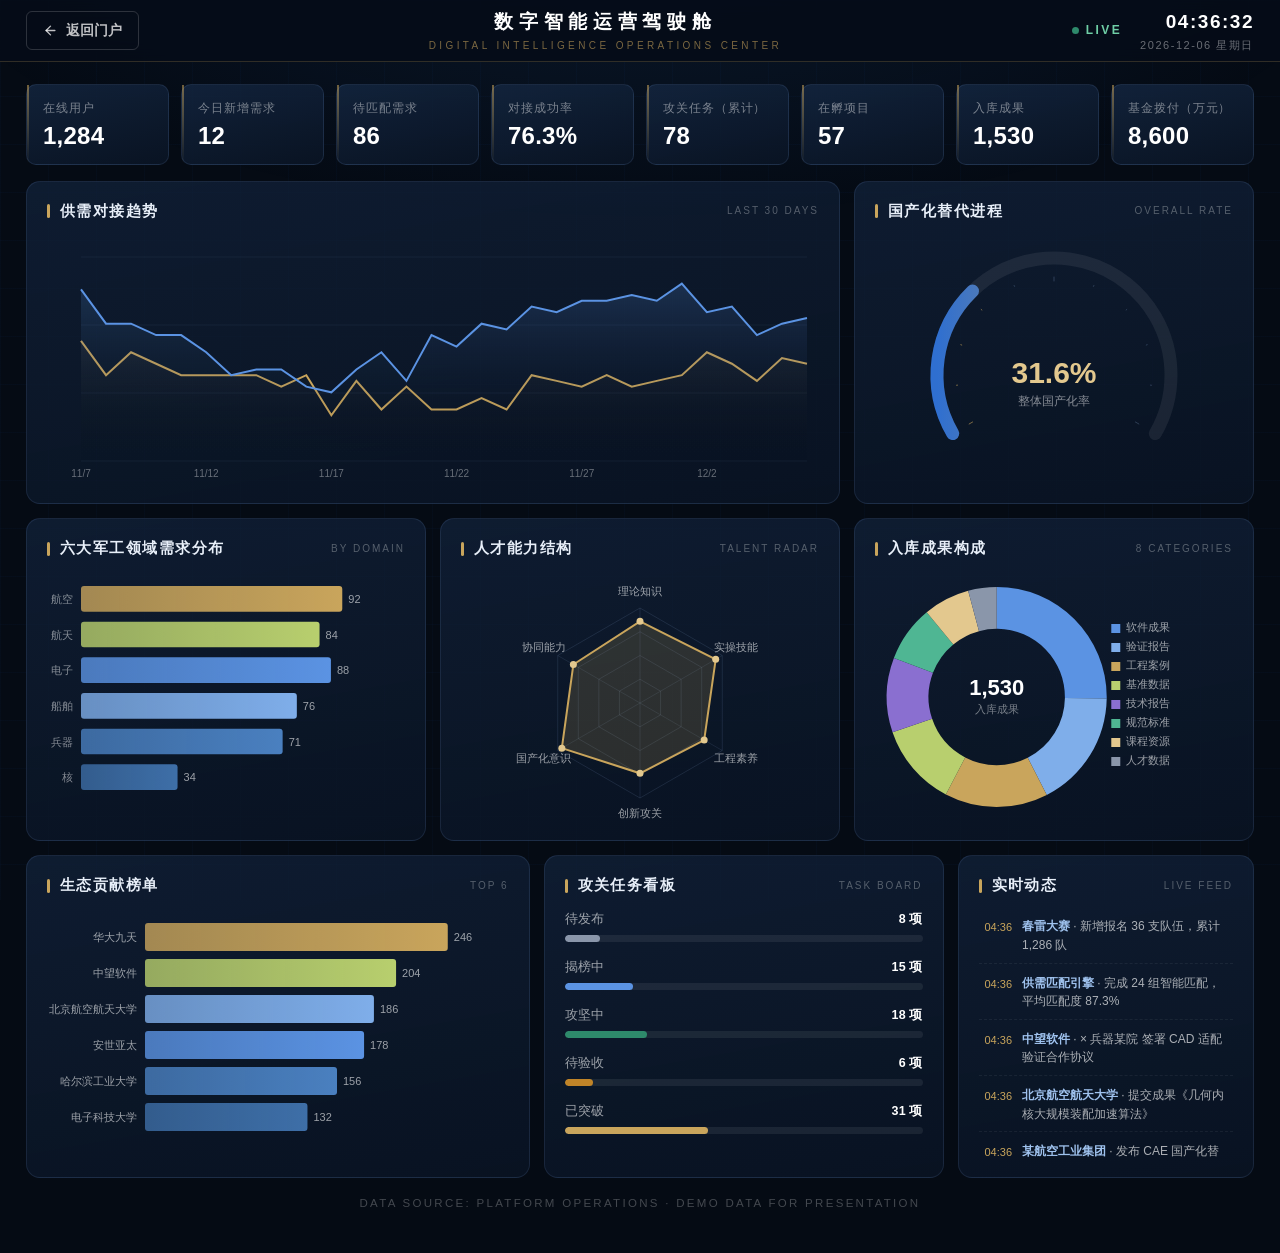
==== commit 500b3386: "Update dashboard.html 20260824让ds按照glm的index.html修改的" ====
--- a/dashboard.html
+++ b/dashboard.html
@@ -3,117 +3,570 @@
 <head>
 <meta charset="UTF-8" />
 <meta name="viewport" content="width=device-width, initial-scale=1.0" />
+<meta name="theme-color" content="#050B14" />
 <title>数字智能运营驾驶舱 · 国家国防科技工业软件产教研平台</title>
-<meta name="description" content="国家国防科技工业软件产教研平台数字智能运营驾驶舱，实时展示全平台关键运营数据。" />
-<link rel="stylesheet" href="assets/css/main.css" />
+<meta name="description" content="国家国防科技工业软件产教研平台数字智能运营驾驶舱，实时呈现全平台关键运营数据。" />
+<style>
+/* ============================================================
+   数字智能运营驾驶舱 · 设计系统
+   深色大屏 · 值守蓝 + 军工金 · 零外部依赖
+   ============================================================ */
+:root{
+  --navy-950:#050B14; --navy-900:#0A1526; --navy-800:#0D1B30; --navy-700:#12233D;
+  --blue:#2F6FD0; --blue-2:#5B93E3; --blue-3:#7FAEEA; --blue-4:#9FC2EE;
+  --gold:#C9A55C; --gold-2:#E3C88E;
+  --green:#6FCFA6; --green-d:#2E8A6B;
+  --purple:#8A6FD0; --teal:#4FB693; --amber:#C08428;
+  --ink:#E8EFF9; --ink-2:rgba(255,255,255,.55); --ink-3:rgba(255,255,255,.3);
+  --line:rgba(120,155,210,.14); --line-2:rgba(120,155,210,.22);
+  --font:-apple-system,BlinkMacSystemFont,'PingFang SC','HarmonyOS Sans SC','MiSans','Noto Sans SC','Source Han Sans SC','Microsoft YaHei',sans-serif;
+  --num:'Bahnschrift','DIN Alternate','Segoe UI',var(--font);
+  --r-sm:6px; --r-md:10px; --r-lg:14px;
+}
+*{margin:0;padding:0;box-sizing:border-box}
+html{-webkit-text-size-adjust:100%}
+body{font-family:var(--font);color:var(--ink);background:var(--navy-950);line-height:1.6;font-size:14px;-webkit-font-smoothing:antialiased;overflow-x:hidden}
+a{color:inherit;text-decoration:none}
+button{font-family:inherit;cursor:pointer;border:none;background:none;color:inherit}
+.num{font-family:var(--num);font-variant-numeric:tabular-nums;letter-spacing:.01em}
+::-webkit-scrollbar{width:10px;height:10px}
+::-webkit-scrollbar-track{background:var(--navy-950)}
+::-webkit-scrollbar-thumb{background:#1C3150;border-radius:8px;border:2px solid var(--navy-950)}
+::-webkit-scrollbar-thumb:hover{background:#29476e}
+
+/* ---------- 驾驶舱主体 ---------- */
+.cockpit{position:relative;min-height:100vh;background:var(--navy-950);overflow-y:auto}
+.cockpit::before{content:'';position:fixed;inset:0;pointer-events:none;z-index:0;
+  background:linear-gradient(rgba(47,111,208,.035) 1px,transparent 1px),linear-gradient(90deg,rgba(47,111,208,.035) 1px,transparent 1px);
+  background-size:48px 48px}
+.cockpit::after{content:'';position:fixed;inset:0;pointer-events:none;z-index:0;
+  background:radial-gradient(1200px 500px at 50% -10%,rgba(47,111,208,.14),transparent 62%)}
+
+/* ---------- 顶部栏 ---------- */
+.cp-head{position:sticky;top:0;z-index:5;height:62px;background:rgba(6,13,24,.92);backdrop-filter:blur(12px);-webkit-backdrop-filter:blur(12px);
+  border-bottom:1px solid rgba(201,165,92,.22);display:flex;align-items:center;gap:18px;padding:0 26px}
+.cp-back{display:inline-flex;align-items:center;gap:8px;color:rgba(255,255,255,.75);font-size:13.5px;font-weight:600;
+  padding:8px 16px;border:1px solid rgba(255,255,255,.16);border-radius:6px;transition:all .2s;flex:none}
+.cp-back:hover{border-color:var(--gold);color:var(--gold-2)}
+.cp-back svg{width:15px;height:15px}
+.cp-title{text-align:center;flex:1}
+.cp-title h1{color:#fff;font-size:19px;font-weight:800;letter-spacing:.3em}
+.cp-title p{font-family:var(--num);font-size:10px;letter-spacing:.34em;color:rgba(201,165,92,.6);margin-top:1px}
+.cp-right{display:flex;align-items:center;gap:18px;flex:none}
+.cp-live{display:inline-flex;align-items:center;gap:7px;color:var(--green);font-size:12px;letter-spacing:.2em;font-weight:700}
+.cp-live::before{content:'';width:7px;height:7px;border-radius:50%;background:var(--green-d);animation:pulse 1.6s infinite}
+@keyframes pulse{0%,100%{opacity:1}50%{opacity:.25}}
+.cp-clock{text-align:right;font-family:var(--num)}
+.cp-clock .t{color:#fff;font-size:19px;font-weight:700;letter-spacing:.08em}
+.cp-clock .d{color:rgba(255,255,255,.4);font-size:11px;letter-spacing:.14em}
+
+/* ---------- 主体 ---------- */
+.cp-body{position:relative;z-index:1;padding:22px 26px 40px;max-width:1560px;margin:0 auto}
+
+/* KPI */
+.cp-kpis{display:grid;grid-template-columns:repeat(8,1fr);gap:12px;margin-bottom:16px}
+.kpi{position:relative;background:linear-gradient(165deg,rgba(20,38,64,.85),rgba(10,20,36,.9));border:1px solid rgba(120,155,210,.14);
+  border-radius:var(--r-md);padding:14px 16px;cursor:default;transition:border-color .2s,transform .2s}
+.kpi:hover{border-color:rgba(201,165,92,.45);transform:translateY(-2px)}
+.kpi::before{content:'';position:absolute;left:0;top:0;bottom:0;width:2px;background:linear-gradient(180deg,var(--gold),transparent);opacity:.55}
+.kpi span{font-size:11.5px;color:rgba(255,255,255,.45);letter-spacing:.08em;display:block}
+.kpi b{font-family:var(--num);font-size:24px;color:#fff;font-weight:700;display:block;margin-top:6px;line-height:1.1}
+.kpi b .suffix{font-size:13px;color:var(--blue-3);font-weight:500;margin-left:2px}
+
+/* 图表网格 */
+.cp-grid{display:grid;grid-template-columns:repeat(12,1fr);gap:14px}
+.cp-card{background:linear-gradient(170deg,rgba(18,35,60,.72),rgba(10,20,36,.86));border:1px solid rgba(120,155,210,.14);
+  border-radius:var(--r-lg);padding:18px 20px;min-width:0;position:relative}
+.cp-card h3{color:var(--ink);font-size:14.5px;font-weight:600;letter-spacing:.1em;display:flex;align-items:center;gap:10px;margin-bottom:12px}
+.cp-card h3::before{content:'';width:3px;height:14px;background:var(--gold);border-radius:2px;flex:none}
+.cp-card h3 .sub{margin-left:auto;font-family:var(--num);font-size:10px;color:rgba(255,255,255,.3);letter-spacing:.2em;font-weight:400}
+.chart{width:100%;height:250px;display:block}
+.span-8{grid-column:span 8}.span-6{grid-column:span 6}.span-5{grid-column:span 5}.span-4{grid-column:span 4}.span-3{grid-column:span 3}
+
+/* 攻关任务看板 */
+.board{display:flex;flex-direction:column;gap:15px;margin-top:6px}
+.board-row{cursor:default}
+.board-row .bh{display:flex;justify-content:space-between;font-size:12.5px;color:rgba(255,255,255,.6);margin-bottom:6px}
+.board-row .bh b{font-family:var(--num);color:#fff}
+.board-row .bo{height:7px;background:rgba(255,255,255,.07);border-radius:4px;overflow:hidden}
+.board-row .bo i{display:block;height:100%;border-radius:4px;width:0;transition:width 1.2s cubic-bezier(.2,.7,.3,1)}
+
+/* 实时动态 */
+.cp-feed{display:flex;flex-direction:column;gap:2px;max-height:250px;overflow:hidden;position:relative}
+.feed-item{display:flex;gap:10px;padding:8px 6px;border-bottom:1px dashed rgba(255,255,255,.06);animation:feedIn .5s cubic-bezier(.2,.7,.3,1)}
+@keyframes feedIn{from{opacity:0;transform:translateY(-10px)}to{opacity:1;transform:none}}
+.feed-item .fi-t{font-family:var(--num);font-size:11px;color:var(--gold);flex:none;padding-top:2px}
+.feed-item p{font-size:12px;color:rgba(255,255,255,.66);line-height:1.55}
+.feed-item p b{color:var(--blue-4);font-weight:600}
+
+.cp-note{margin-top:16px;text-align:center;font-size:11.5px;color:rgba(255,255,255,.25);letter-spacing:.2em;font-family:var(--num)}
+
+/* ---------- Tooltip 悬浮提示 ---------- */
+.cp-tip{position:fixed;z-index:999;display:none;pointer-events:none;max-width:260px;
+  background:rgba(10,21,38,.97);border:1px solid rgba(201,165,92,.45);border-radius:8px;
+  padding:10px 14px;box-shadow:0 12px 32px -8px rgba(0,0,0,.7)}
+.cp-tip .tt{font-size:13px;color:#fff;font-weight:700;letter-spacing:.03em;margin-bottom:4px;display:flex;align-items:center;gap:6px}
+.cp-tip .tt i{width:7px;height:7px;border-radius:50%;background:var(--gold);flex:none}
+.cp-tip .tt .swatch{width:8px;height:8px;border-radius:2px;flex:none}
+.cp-tip .row{display:flex;justify-content:space-between;gap:14px;font-size:12px;color:rgba(255,255,255,.6);line-height:1.9}
+.cp-tip .row b{font-family:var(--num);color:var(--gold-2);font-weight:700}
+.cp-tip .foot{margin-top:4px;font-size:11px;color:rgba(255,255,255,.38);line-height:1.5}
+
+/* ---------- 响应式 ---------- */
+@media (max-width:1240px){
+  .cp-kpis{grid-template-columns:repeat(4,1fr)}
+  .span-8,.span-6,.span-5{grid-column:span 12}
+  .span-4,.span-3{grid-column:span 6}
+}
+@media (max-width:760px){
+  .cp-body{padding:16px 12px 32px}
+  .cp-kpis{grid-template-columns:repeat(2,1fr);gap:10px}
+  .kpi b{font-size:21px}
+  .span-4,.span-3{grid-column:span 12}
+  .cp-head{padding:0 14px;gap:10px}
+  .cp-title h1{font-size:14px;letter-spacing:.18em}
+  .cp-title p{font-size:8.5px;letter-spacing:.2em}
+  .cp-clock{display:none}
+  .cp-back{padding:7px 12px;font-size:12.5px}
+  .chart{height:210px}
+}
+</style>
 </head>
-<body class="dash-body">
-
-<div class="dash-bg"></div>
-<div class="dash-bg__grid"></div>
-<canvas id="dashParticles" style="position:fixed;inset:0;width:100%;height:100%;z-index:1;pointer-events:none"></canvas>
-
-<div class="dash-shell">
-  <div class="dash-content">
-
-    <!-- 顶部 -->
-    <header class="dash-header">
-      <div class="dash-header__title">
-        <span class="brand__emblem" style="width:36px;height:36px">
-          <svg viewBox="0 0 24 24" fill="none" stroke="#fff" stroke-width="1.6" style="width:20px;height:20px">
-            <path d="M12 2.5l2.6 2.1 3.3-.4 1.5 3 2.7 1.9-.7 3.2 2 2.6-2 2.6.7 3.2-2.7 1.9-1.5 3-3.3-.4L12 27l-2.6-2.1-3.3.4-1.5-3-2.7-1.9.7-3.2-2-2.6 2-2.6-.7-3.2 2.7-1.9 1.5-3 3.3.4z" transform="scale(0.72) translate(4.7 0)"/>
-            <path d="M12 9.5l.9 1.8 2 .3-1.45 1.4.34 2L12 14l-1.8.95.35-2L9.1 11.6l2-.3z"/>
-          </svg>
-        </span>
-        <h1>数字智能运营驾驶舱</h1>
-        <span class="tag">实时在线</span>
+<body>
+
+<div class="cockpit">
+
+  <!-- 顶部栏 -->
+  <header class="cp-head">
+    <a class="cp-back" href="index.html">
+      <svg viewBox="0 0 24 24" fill="none" stroke="currentColor" stroke-width="2.2" stroke-linecap="round" stroke-linejoin="round"><path d="M19 12H5"/><path d="M12 19l-7-7 7-7"/></svg>
+      返回门户
+    </a>
+    <div class="cp-title">
+      <h1>数字智能运营驾驶舱</h1>
+      <p>DIGITAL INTELLIGENCE OPERATIONS CENTER</p>
+    </div>
+    <div class="cp-right">
+      <span class="cp-live">LIVE</span>
+      <div class="cp-clock">
+        <div class="t num" id="cpClock">--:--:--</div>
+        <div class="d" id="cpDate">----</div>
       </div>
-      <div class="dash-header__clock" id="dashClock">--</div>
-    </header>
-
-    <!-- KPI 指标 -->
-    <div class="dash-kpi">
-      <div class="dash-kpi__item"><span class="trend">↑</span><b data-value="10" data-unit="家"></b><span>军工集团</span></div>
-      <div class="dash-kpi__item"><span class="trend">↑</span><b data-value="86" data-unit="家"></b><span>软件厂商</span></div>
-      <div class="dash-kpi__item"><span class="trend">↑</span><b data-value="120" data-unit="所"></b><span>高等院校</span></div>
-      <div class="dash-kpi__item"><span class="trend">↑</span><b data-value="12860" data-unit="人"></b><span>平台用户</span></div>
-      <div class="dash-kpi__item"><span class="trend">↑</span><b data-value="520" data-unit="款"></b><span>工业软件</span></div>
-      <div class="dash-kpi__item"><span class="trend">↑</span><b data-value="163" data-unit="项"></b><span>项目孵化</span></div>
-      <div class="dash-kpi__item"><span class="trend">↑</span><b data-value="47" data-unit="项"></b><span>成果转化</span></div>
     </div>
-
-    <!-- 图表区 -->
-    <div class="dash-grid">
-
-      <div class="dash-panel col-6">
-        <div class="dash-panel__head"><h3>平台用户增长趋势</h3><span class="hint">近九个月 · 单位：人</span></div>
-        <canvas id="chartUserTrend" class="dash-panel__canvas" style="height:230px"></canvas>
-      </div>
-
-      <div class="dash-panel col-6">
-        <div class="dash-panel__head"><h3>成果转化趋势</h3><span class="hint">近九个月 · 单位：项</span></div>
-        <canvas id="chartTransformTrend" class="dash-panel__canvas" style="height:230px"></canvas>
-      </div>
-
-      <div class="dash-panel col-4">
-        <div class="dash-panel__head"><h3>六大领域需求分布</h3><span class="hint">攻关需求 · 单位：条</span></div>
-        <canvas id="chartDomain" class="dash-panel__canvas" style="height:230px"></canvas>
-      </div>
-
-      <div class="dash-panel col-4">
-        <div class="dash-panel__head"><h3>成果类型分布</h3><span class="hint">入库成果 · 单位：项</span></div>
-        <canvas id="chartOutcome" class="dash-panel__canvas" style="height:230px"></canvas>
-      </div>
-
-      <div class="dash-panel col-4">
-        <div class="dash-panel__head"><h3>生态健康度评估</h3><span class="hint">六维评分</span></div>
-        <canvas id="chartHealth" class="dash-panel__canvas" style="height:230px"></canvas>
-      </div>
-
-      <div class="dash-panel col-4">
-        <div class="dash-panel__head"><h3>人才画像示例</h3><span class="hint">能力六维雷达</span></div>
-        <canvas id="chartTalent" class="dash-panel__canvas" style="height:230px"></canvas>
-      </div>
-
-      <div class="dash-panel col-4">
-        <div class="dash-panel__head"><h3>供需匹配概况</h3><span class="hint">六维匹配模型</span></div>
-        <div class="dash-metric-list">
-          <div class="dash-metric"><span>待匹配需求</span><b>38</b><i>条</i></div>
-          <div class="dash-metric"><span>在库供给能力</span><b>152</b><i>项</i></div>
-          <div class="dash-metric"><span>本月完成对接</span><b>86</b><i>次</i></div>
-          <div class="dash-metric"><span>对接成功率</span><b>72</b><i>%</i></div>
+  </header>
+
+  <div class="cp-body">
+
+    <!-- KPI -->
+    <div class="cp-kpis" id="cpKpis">
+      <div class="kpi" data-tip="在线用户 1,284 人 · 较昨日 +6.2% · 峰值 1,402"><span>在线用户</span><b class="num" data-kpi="1284">1,284</b></div>
+      <div class="kpi" data-tip="今日新增需求 12 条 · 本月累计 86 条 · 来自军工/厂商/高校"><span>今日新增需求</span><b class="num" data-kpi="12">12</b></div>
+      <div class="kpi" data-tip="待匹配需求 86 条 · 六维匹配引擎持续计算中"><span>待匹配需求</span><b class="num" data-kpi="86">86</b></div>
+      <div class="kpi" data-tip="供需对接成功率 76.3% · 基于六维匹配模型"><span>对接成功率</span><b class="num" data-kpi="76.3" data-fix="1" data-suffix="%">76.3%</b></div>
+      <div class="kpi" data-tip="累计攻关任务 78 项 · 卡脖子 P0 12 项 · 替代 P1 23 项"><span>攻关任务（累计）</span><b class="num" data-kpi="78">78</b></div>
+      <div class="kpi" data-tip="在孵项目 57 项 · 创意→原型→产品→规模 四阶段"><span>在孵项目</span><b class="num" data-kpi="57">57</b></div>
+      <div class="kpi" data-tip="入库成果 1,530 项 · 覆盖八类成果 · 三级分级管控"><span>入库成果</span><b class="num" data-kpi="1530">1,530</b></div>
+      <div class="kpi" data-tip="基金拨付 8,600 万元 · 种子/攻关/转化三类基金"><span>基金拨付（万元）</span><b class="num" data-kpi="8600">8,600</b></div>
+    </div>
+
+    <!-- 图表网格 -->
+    <div class="cp-grid">
+      <div class="cp-card span-8"><h3>供需对接趋势<span class="sub">LAST 30 DAYS</span></h3><canvas class="chart" id="chTrend"></canvas></div>
+      <div class="cp-card span-4"><h3>国产化替代进程<span class="sub">OVERALL RATE</span></h3><canvas class="chart" id="chGauge"></canvas></div>
+      <div class="cp-card span-4"><h3>六大军工领域需求分布<span class="sub">BY DOMAIN</span></h3><canvas class="chart" id="chDomain"></canvas></div>
+      <div class="cp-card span-4"><h3>人才能力结构<span class="sub">TALENT RADAR</span></h3><canvas class="chart" id="chRadar"></canvas></div>
+      <div class="cp-card span-4"><h3>入库成果构成<span class="sub">8 CATEGORIES</span></h3><canvas class="chart" id="chDonut"></canvas></div>
+      <div class="cp-card span-5"><h3>生态贡献榜单<span class="sub">TOP 6</span></h3><canvas class="chart" id="chRank"></canvas></div>
+      <div class="cp-card span-4"><h3>攻关任务看板<span class="sub">TASK BOARD</span></h3>
+        <div class="board" id="board">
+          <div class="board-row" data-tip="待发布 8 项 · 已完成需求梳理与结构化入库"><div class="bh"><span>待发布</span><b class="num">8 项</b></div><div class="bo"><i data-w="10%" style="background:#8A96AA"></i></div></div>
+          <div class="board-row" data-tip="揭榜中 15 项 · 面向全国公开征集攻关方案"><div class="bh"><span>揭榜中</span><b class="num">15 项</b></div><div class="bo"><i data-w="19%" style="background:#5B93E3"></i></div></div>
+          <div class="board-row" data-tip="攻坚中 18 项 · 月度汇报 + 季度评审 + 里程碑考核"><div class="bh"><span>攻坚中</span><b class="num">18 项</b></div><div class="bo"><i data-w="23%" style="background:#2E8A6B"></i></div></div>
+          <div class="board-row" data-tip="待验收 6 项 · 成果验收 + 军工确认"><div class="bh"><span>待验收</span><b class="num">6 项</b></div><div class="bo"><i data-w="8%" style="background:#C08428"></i></div></div>
+          <div class="board-row" data-tip="已突破 31 项 · 成果入库并进入生态推广"><div class="bh"><span>已突破</span><b class="num">31 项</b></div><div class="bo"><i data-w="40%" style="background:#C9A55C"></i></div></div>
         </div>
       </div>
-
-      <div class="dash-panel col-4">
-        <div class="dash-panel__head"><h3>专项基金运营</h3><span class="hint">三类基金</span></div>
-        <div class="dash-metric-list">
-          <div class="dash-metric"><span>种子基金 0-100万</span><b>42</b><i>项立项</i></div>
-          <div class="dash-metric"><span>攻关基金 100-500万</span><b>18</b><i>项立项</i></div>
-          <div class="dash-metric"><span>转化基金 500-2000万</span><b>7</b><i>项立项</i></div>
-          <div class="dash-metric"><span>累计拨付资金</span><b>3.2</b><i>亿元</i></div>
-        </div>
-      </div>
-
-      <div class="dash-panel col-12">
-        <div class="dash-panel__head"><h3>实时业务动态</h3><span class="hint">平台最新动态</span></div>
-        <div class="dash-feed">
-          <div class="dash-feed__item"><span class="time">14:32</span><span class="dot-p"></span><p>航空结构强度 CAE 求解器替代攻关项目 <b>进入执行阶段</b></p></div>
-          <div class="dash-feed__item"><span class="time">13:58</span><span class="dot-p"></span><p>揭榜任务「几何内核布尔运算引擎」新增揭榜单位 2 家</p></div>
-          <div class="dash-feed__item"><span class="time">12:41</span><span class="dot-p"></span><p>春雷大赛报名人数突破 2,300 人</p></div>
-          <div class="dash-feed__item"><span class="time">11:07</span><span class="dot-p"></span><p>某国产 EDA 工具完成军工电子场景应用验证并入库</p></div>
-          <div class="dash-feed__item"><span class="time">09:20</span><span class="dot-p"></span><p>成果「多体动力学约束求解器」完成三方联合验收</p></div>
-        </div>
-      </div>
-
+      <div class="cp-card span-3"><h3>实时动态<span class="sub">LIVE FEED</span></h3><div class="cp-feed" id="cpFeed"></div></div>
     </div>
 
-    <div style="text-align:center;padding:26px 0 10px;font-size:12px;color:#4a6a86;letter-spacing:0.05em">
-      国家国防科技工业软件产教研平台 · 数据实时刷新 · <a href="index.html" style="color:#4db3f0">返回首页</a>
-    </div>
+    <div class="cp-note">DATA SOURCE: PLATFORM OPERATIONS · DEMO DATA FOR PRESENTATION</div>
   </div>
 </div>
 
-<script src="assets/js/main.js"></script>
+<!-- 悬浮提示 -->
+<div class="cp-tip" id="cpTip"></div>
+
+<script>
+(function(){
+  'use strict';
+  var $=function(s,c){return (c||document).querySelector(s)};
+  var $$=function(s,c){return Array.prototype.slice.call((c||document).querySelectorAll(s))};
+  var DPR=Math.min(window.devicePixelRatio||1,2);
+
+  /* ================= Tooltip ================= */
+  var tipEl=$('#cpTip');
+  function showTip(html,x,y){
+    tipEl.innerHTML=html;
+    tipEl.style.display='block';
+    var w=tipEl.offsetWidth,h=tipEl.offsetHeight;
+    var left=x+16,top=y-h-12;
+    if(left+w>window.innerWidth-8)left=x-w-16;
+    if(left<8)left=8;
+    if(top<8)top=y+18;
+    tipEl.style.left=left+'px';
+    tipEl.style.top=top+'px';
+  }
+  function hideTip(){tipEl.style.display='none';}
+
+  /* ================= KPI 悬浮 + 数字微动 ================= */
+  $$('.kpi').forEach(function(k){
+    k.addEventListener('mousemove',function(e){showTip('<div class="tt"><i></i>指标说明</div><div class="foot">'+k.getAttribute('data-tip')+'</div>',e.clientX,e.clientY)});
+    k.addEventListener('mouseleave',hideTip);
+  });
+
+  /* ================= 时钟 ================= */
+  function startClock(){
+    function tick(){
+      var n=new Date(),p=function(x){return (x<10?'0':'')+x};
+      $('#cpClock').textContent=p(n.getHours())+':'+p(n.getMinutes())+':'+p(n.getSeconds());
+      var wd=['日','一','二','三','四','五','六'];
+      $('#cpDate').textContent=n.getFullYear()+'-'+p(n.getMonth()+1)+'-'+p(n.getDate())+' 星期'+wd[n.getDay()];
+    }
+    tick();setInterval(tick,1000);
+    /* KPI 数字微动 */
+    setInterval(function(){
+      $$('#cpKpis [data-kpi]').forEach(function(el){
+        var base=parseFloat(el.getAttribute('data-kpi')),fix=el.getAttribute('data-fix');
+        var v=base+(Math.random()*base*.004*(Math.random()<.7?1:-1));
+        v=fix?parseFloat(v.toFixed(1)):Math.round(v);
+        el.textContent=v.toLocaleString('zh-CN')+(el.getAttribute('data-suffix')||'');
+      });
+    },3000);
+  }
+
+  /* ================= 图表引擎 ================= */
+  function makeChart(id, draw, hit){
+    var cv=$('#'+id);if(!cv)return;
+    var ctx=cv.getContext('2d');
+    var st={w:0,h:0};
+    function resize(){
+      st.w=cv.clientWidth;st.h=cv.clientHeight;
+      cv.width=st.w*DPR;cv.height=st.h*DPR;
+      ctx.setTransform(DPR,0,0,DPR,0,0);
+    }
+    function render(){ctx.clearRect(0,0,st.w,st.h);draw(ctx,st);}
+    cv.addEventListener('mousemove',function(e){
+      var r=cv.getBoundingClientRect();
+      var info=hit(e.clientX-r.left,e.clientY-r.top,st);
+      if(info){showTip(info.html,e.clientX,e.clientY);cv.style.cursor='pointer';}
+      else{cv.style.cursor='default';hideTip();}
+    });
+    cv.addEventListener('mouseleave',hideTip);
+    resize();render();
+    window.addEventListener('resize',function(){resize();render();});
+    return {cv:cv,ctx:ctx,st:st,render:render,resize:resize};
+  }
+
+  function tipRow(label,val,color){
+    return '<div class="row"><span><span class="swatch" style="background:'+color+'"></span>'+label+'</span><b>'+val+'</b></div>';
+  }
+
+  /* ================= 1. 供需对接趋势（折线） ================= */
+  (function(){
+    var days=[],d1=[],d2=[];
+    var now=new Date();
+    for(var i=29;i>=0;i--){
+      var t=new Date(now.getTime()-i*86400000);
+      days.push((t.getMonth()+1)+'/'+t.getDate());
+      d1.push(Math.round(18+Math.sin(i/4)*6+Math.random()*8));
+      d2.push(Math.round(10+Math.sin(i/4+1)*4+Math.random()*7));
+    }
+    function draw(ctx,st){
+      var padL=34,padR=12,padT=22,padB=24,cw=st.w-padL-padR,ch=st.h-padT-padB;
+      var max=Math.max.apply(null,d1)*1.15;
+      for(var g=0;g<=3;g++){var gy=padT+ch*g/3;ctx.strokeStyle='rgba(140,170,210,.08)';ctx.lineWidth=1;
+        ctx.beginPath();ctx.moveTo(padL,gy);ctx.lineTo(st.w-padR,gy);ctx.stroke();}
+      function px(i){return padL+(days.length===1?cw/2:cw*i/(days.length-1))}
+      function py(v){return padT+ch*(1-v/max)}
+      function line(data,color,fill){
+        var grad=ctx.createLinearGradient(0,padT,0,padT+ch);
+        grad.addColorStop(0,fill);grad.addColorStop(1,'rgba(0,0,0,0)');
+        ctx.beginPath();data.forEach(function(v,i){i?ctx.lineTo(px(i),py(v)):ctx.moveTo(px(i),py(v))});
+        ctx.lineTo(px(data.length-1),padT+ch);ctx.lineTo(px(0),padT+ch);ctx.closePath();
+        ctx.fillStyle=grad;ctx.fill();
+        ctx.beginPath();data.forEach(function(v,i){i?ctx.lineTo(px(i),py(v)):ctx.moveTo(px(i),py(v))});
+        ctx.strokeStyle=color;ctx.lineWidth=2;ctx.stroke();
+      }
+      line(d2,'#C9A55C','rgba(201,165,92,.20)');
+      line(d1,'#5B93E3','rgba(91,147,227,.28)');
+      ctx.fillStyle='rgba(255,255,255,.38)';ctx.font='10px '+'"PingFang SC",sans-serif';ctx.textAlign='center';
+      for(var k=0;k<days.length;k+=5)ctx.fillText(days[k],px(k),st.h-8);
+    }
+    function hit(x,y,st){
+      var padL=34,cw=st.w-padL-12,ch=st.h-22-24;
+      if(x<padL||x>st.w-12||y<22||y>st.h-24)return null;
+      var i=Math.round((x-padL)/cw*(days.length-1));
+      i=Math.max(0,Math.min(days.length-1,i));
+      return {html:'<div class="tt"><i></i>'+days[i]+'</div>'
+        +tipRow('需求发布',d1[i]+' 条','#5B93E3')
+        +tipRow('成功对接',d2[i]+' 条','#C9A55C')};
+    }
+    var chart=makeChart('chTrend',draw,hit);
+    /* 定时滚动 */
+    setInterval(function(){
+      var t=new Date();
+      days.shift();days.push((t.getMonth()+1)+'/'+t.getDate());
+      d1.shift();d1.push(Math.round(18+Math.random()*14));
+      d2.shift();d2.push(Math.round(10+Math.random()*10));
+      chart.render();
+    },5000);
+  })();
+
+  /* ================= 2. 国产化替代进程（Gauge 仪表盘） ================= */
+  (function(){
+    var target=31.6,current=0;
+    function draw(ctx,st){
+      var cx=st.w/2,cy=st.h*0.56,R=Math.min(st.w,st.h)*0.5-8;
+      var a0=150*Math.PI/180,a1=30*Math.PI/180;
+      function arc(r,from,to,color,width){
+        ctx.beginPath();ctx.arc(cx,cy,r,from,to,false);
+        ctx.strokeStyle=color;ctx.lineWidth=width;ctx.lineCap='round';ctx.stroke();
+      }
+      /* 背景弧 */
+      arc(R,a0,a1,'rgba(255,255,255,.07)',13);
+      /* 刻度 */
+      for(var i=0;i<=10;i++){
+        var a=a0+(a1+Math.PI*2-a0)*(i/10);
+        var r1=R-13-6,r2=R-13-(i%5===0?10:7);
+        ctx.beginPath();
+        ctx.moveTo(cx+Math.cos(a)*r1,cy+Math.sin(a)*r1);
+        ctx.lineTo(cx+Math.cos(a)*r2,cy+Math.sin(a)*r2);
+        ctx.strokeStyle=i/10<=target/100?'rgba(201,165,92,.6)':'rgba(140,170,210,.28)';
+        ctx.lineWidth=1;ctx.stroke();
+      }
+      /* 进度弧 */
+      var prog=a0+(a1+Math.PI*2-a0)*(current/100);
+      var grad=ctx.createLinearGradient(cx-R,cy,cx+R,cy);
+      grad.addColorStop(0,'#2F6FD0');grad.addColorStop(1,'#C9A55C');
+      arc(R,a0,prog,grad,13);
+      /* 中心文字 */
+      ctx.fillStyle='#E3C88E';ctx.textAlign='center';
+      ctx.font='700 30px '+"'Bahnschrift','Segoe UI',sans-serif";
+      ctx.fillText(current.toFixed(1)+'%',cx,cy+8);
+      ctx.fillStyle='rgba(255,255,255,.5)';ctx.font='12px '+"'PingFang SC',sans-serif";
+      ctx.fillText('整体国产化率',cx,cy+30);
+    }
+    function hit(x,y,st){
+      var cx=st.w/2,cy=st.h*0.56,R=Math.min(st.w,st.h)*0.5-8;
+      var d=Math.sqrt((x-cx)*(x-cx)+(y-cy)*(y-cy));
+      if(d>R+20)return null;
+      return {html:'<div class="tt"><i></i>国产化替代进程</div>'
+        +'<div class="row"><span>整体国产化率</span><b>'+target.toFixed(1)+'%</b></div>'
+        +'<div class="row"><span>覆盖软件类型</span><b>CAD / CAE / EDA</b></div>'
+        +'<div class="foot">目标 2027 年国产化率达 50% · 当前已替代 12 型装备场景</div>'};
+    }
+    var chart=makeChart('chGauge',draw,hit);
+    /* 进入动画 */
+    var t0=null;
+    (function anim(ts){
+      if(!t0)t0=ts;
+      var p=Math.min((ts-t0)/1600,1),e=1-Math.pow(1-p,3);
+      current=target*e;chart.render();
+      if(p<1)requestAnimationFrame(anim);
+    })(performance.now());
+  })();
+
+  /* ================= 3. 六大军工领域需求分布（横向柱状） ================= */
+  (function(){
+    var data=[['航空',92,'#C9A55C'],['航天',84,'#B8CF6E'],['电子',88,'#5B93E3'],['船舶',76,'#7FAEEA'],['兵器',71,'#4A80C0'],['核',34,'#3E6FA8']];
+    function draw(ctx,st){
+      var padL=34,padR=40,padT=12,padB=24,cw=st.w-padL-padR,ch=st.h-padT-padB;
+      var max=100,bh=ch/data.length-10;
+      data.forEach(function(d,i){
+        var y=padT+i*(ch/data.length)+2;
+        ctx.fillStyle='rgba(255,255,255,.5)';ctx.textAlign='right';ctx.font='11px '+"'PingFang SC',sans-serif";
+        ctx.fillText(d[0],padL-8,y+bh/2+4);
+        var bw=cw*(d[1]/max);
+        var grad=ctx.createLinearGradient(padL,0,padL+bw,0);
+        grad.addColorStop(0,d[2]+'cc');grad.addColorStop(1,d[2]);
+        roundRect(ctx,padL,y,bw,bh,3);ctx.fillStyle=grad;ctx.fill();
+        ctx.fillStyle='rgba(255,255,255,.6)';ctx.textAlign='left';ctx.font='11px '+"'Bahnschrift',sans-serif";
+        ctx.fillText(d[1],padL+bw+6,y+bh/2+4);
+      });
+    }
+    function roundRect(ctx,x,y,w,h,r){r=Math.min(r,w/2,h/2);ctx.beginPath();
+      ctx.moveTo(x+r,y);ctx.arcTo(x+w,y,x+w,y+h,r);ctx.arcTo(x+w,y+h,x,y+h,r);ctx.arcTo(x,y+h,x,y,r);ctx.arcTo(x,y,x+w,y,r);ctx.closePath();}
+    function hit(x,y,st){
+      var padL=34,padT=12,ch=st.h-padT-24,cw=st.w-padL-40;
+      if(x<padL||x>st.w)return null;
+      var idx=Math.floor((y-padT)/(ch/data.length));
+      if(idx<0||idx>=data.length)return null;
+      var d=data[idx];
+      return {html:'<div class="tt"><i></i>'+d[0]+'领域</div>'+tipRow('攻关需求',d[1]+' 条',d[2])};
+    }
+    makeChart('chDomain',draw,hit);
+  })();
+
+  /* ================= 4. 人才能力结构（雷达） ================= */
+  (function(){
+    var dims=[['理论知识',86],['实操技能',92],['工程素养',78],['创新攻关',74],['国产化意识',95],['协同能力',81]];
+    function draw(ctx,st){
+      var cx=st.w/2,cy=st.h/2+6,R=Math.min(st.w,st.h)/2-30;
+      var n=dims.length;
+      function ang(i){return -Math.PI/2+i*Math.PI*2/n}
+      for(var ring=1;ring<=4;ring++){
+        ctx.beginPath();
+        for(var i=0;i<n;i++){var rr=R*ring/4;var x=cx+Math.cos(ang(i))*rr,y=cy+Math.sin(ang(i))*rr;i?ctx.lineTo(x,y):ctx.moveTo(x,y);}
+        ctx.closePath();ctx.strokeStyle='rgba(140,170,210,.14)';ctx.lineWidth=1;ctx.stroke();
+      }
+      for(var a=0;a<n;a++){ctx.beginPath();ctx.moveTo(cx,cy);ctx.lineTo(cx+Math.cos(ang(a))*R,cy+Math.sin(ang(a))*R);
+        ctx.strokeStyle='rgba(140,170,210,.12)';ctx.stroke();}
+      ctx.beginPath();
+      dims.forEach(function(d,i){var rr=R*clamp(d[1]/100,0,1);var x=cx+Math.cos(ang(i))*rr,y=cy+Math.sin(ang(i))*rr;i?ctx.lineTo(x,y):ctx.moveTo(x,y);});
+      ctx.closePath();ctx.fillStyle='rgba(201,165,92,.18)';ctx.fill();
+      ctx.strokeStyle='#C9A55C';ctx.lineWidth=2;ctx.stroke();
+      dims.forEach(function(d,i){
+        var rr=R*clamp(d[1]/100,0,1);
+        ctx.beginPath();ctx.arc(cx+Math.cos(ang(i))*rr,cy+Math.sin(ang(i))*rr,3.5,0,Math.PI*2);
+        ctx.fillStyle='#E3C88E';ctx.fill();
+      });
+      ctx.fillStyle='rgba(255,255,255,.6)';ctx.font='11px '+"'PingFang SC',sans-serif";ctx.textAlign='center';ctx.textBaseline='middle';
+      dims.forEach(function(d,i){
+        var lx=cx+Math.cos(ang(i))*(R+16),ly=cy+Math.sin(ang(i))*(R+16);
+        ctx.fillText(d[0],lx,ly);
+      });
+      ctx.textBaseline='alphabetic';
+    }
+    function clamp(v,a,b){return Math.max(a,Math.min(b,v))}
+    function hit(x,y,st){
+      var cx=st.w/2,cy=st.h/2+6,R=Math.min(st.w,st.h)/2-30,n=dims.length;
+      var best=-1,bd=1e9;
+      for(var i=0;i<n;i++){
+        var rr=R*clamp(dims[i][1]/100,0,1);
+        var px=cx+Math.cos(-Math.PI/2+i*Math.PI*2/n)*rr,py=cy+Math.sin(-Math.PI/2+i*Math.PI*2/n)*rr;
+        var d=(x-px)*(x-px)+(y-py)*(y-py);
+        if(d<bd){bd=d;best=i;}
+      }
+      if(bd>24*24)return null;
+      return {html:'<div class="tt"><i></i>'+dims[best][0]+'</div>'+tipRow('平台人才均值',dims[best][1]+' / 100','#C9A55C')};
+    }
+    makeChart('chRadar',draw,hit);
+  })();
+
+  /* ================= 5. 入库成果构成（环形） ================= */
+  (function(){
+    var data=[['软件成果',386,'#5B93E3'],['验证报告',264,'#7FAEEA'],['工程案例',232,'#C9A55C'],['基准数据',186,'#B8CF6E'],['技术报告',168,'#8A6FD0'],['规范标准',126,'#4FB693'],['课程资源',104,'#E3C88E'],['人才数据',64,'#8A96AA']];
+    var total=data.reduce(function(a,b){return a+b[1]},0);
+    function draw(ctx,st){
+      var cx=st.w*0.34,cy=st.h/2,R=Math.min(st.w*0.32,st.h*0.44);
+      var r0=R*0.62,start=-Math.PI/2;
+      data.forEach(function(d){
+        var ang=d[1]/total*Math.PI*2;
+        ctx.beginPath();ctx.arc(cx,cy,R,start,start+ang);ctx.arc(cx,cy,r0,start+ang,start,true);ctx.closePath();
+        ctx.fillStyle=d[2];ctx.fill();
+        start+=ang;
+      });
+      ctx.fillStyle='#fff';ctx.textAlign='center';
+      ctx.font='700 22px '+"'Bahnschrift',sans-serif";
+      ctx.fillText(total.toLocaleString(),cx,cy-2);
+      ctx.fillStyle='rgba(255,255,255,.45)';ctx.font='11px '+"'PingFang SC',sans-serif";
+      ctx.fillText('入库成果',cx,cy+16);
+      /* 图例 */
+      var lx=st.w*0.66,ly=st.h/2-data.length/2*19+8;
+      data.forEach(function(d,i){
+        var y=ly+i*19;
+        ctx.fillStyle=d[2];ctx.fillRect(lx,y-5,9,9);
+        ctx.fillStyle='rgba(255,255,255,.6)';ctx.textAlign='left';ctx.font='11px '+"'PingFang SC',sans-serif";
+        ctx.fillText(d[0],lx+15,y+2);
+      });
+    }
+    function hit(x,y,st){
+      var cx=st.w*0.34,cy=st.h/2,R=Math.min(st.w*0.32,st.h*0.44);
+      var dx=x-cx,dy=y-cy,d=Math.sqrt(dx*dx+dy*dy);
+      if(d<R*0.62||d>R)return null;
+      var ang=Math.atan2(dy,dx)+Math.PI/2;if(ang<0)ang+=Math.PI*2;
+      var acc=0,idx=-1;
+      for(var i=0;i<data.length;i++){acc+=data[i][1]/total*Math.PI*2;if(ang<=acc){idx=i;break;}}
+      if(idx<0)return null;
+      var dd=data[idx];
+      return {html:'<div class="tt"><i></i>'+dd[0]+'</div>'
+        +tipRow('数量',dd[1].toLocaleString()+' 项',dd[2])
+        +tipRow('占比',(dd[1]/total*100).toFixed(1)+'%',dd[2])};
+    }
+    makeChart('chDonut',draw,hit);
+  })();
+
+  /* ================= 6. 生态贡献榜单（TOP6 横向柱状） ================= */
+  (function(){
+    var data=[['华大九天',246,'#C9A55C'],['中望软件',204,'#B8CF6E'],['北京航空航天大学',186,'#7FAEEA'],['安世亚太',178,'#5B93E3'],['哈尔滨工业大学',156,'#4A80C0'],['电子科技大学',132,'#3E6FA8']];
+    function draw(ctx,st){
+      var padL=98,padR=44,padT=10,padB=24,cw=st.w-padL-padR,ch=st.h-padT-padB;
+      var max=260,bh=ch/data.length-8;
+      data.forEach(function(d,i){
+        var y=padT+i*(ch/data.length)+4;
+        ctx.fillStyle='rgba(255,255,255,.6)';ctx.textAlign='right';ctx.font='11px '+"'PingFang SC',sans-serif";
+        ctx.fillText(d[0],padL-8,y+bh/2+4);
+        var bw=cw*(d[1]/max);
+        var grad=ctx.createLinearGradient(padL,0,padL+bw,0);
+        grad.addColorStop(0,d[2]+'cc');grad.addColorStop(1,d[2]);
+        roundRect(ctx,padL,y,bw,bh,3);ctx.fillStyle=grad;ctx.fill();
+        ctx.fillStyle='rgba(255,255,255,.6)';ctx.textAlign='left';ctx.font='11px '+"'Bahnschrift',sans-serif";
+        ctx.fillText(d[1],padL+bw+6,y+bh/2+4);
+      });
+    }
+    function roundRect(ctx,x,y,w,h,r){r=Math.min(r,w/2,h/2);ctx.beginPath();
+      ctx.moveTo(x+r,y);ctx.arcTo(x+w,y,x+w,y+h,r);ctx.arcTo(x+w,y+h,x,y+h,r);ctx.arcTo(x,y+h,x,y,r);ctx.arcTo(x,y,x+w,y,r);ctx.closePath();}
+    function hit(x,y,st){
+      var padL=98,padT=10,ch=st.h-padT-24;
+      if(x<padL)return null;
+      var idx=Math.floor((y-padT)/(ch/data.length));
+      if(idx<0||idx>=data.length)return null;
+      var d=data[idx];
+      return {html:'<div class="tt"><i></i>'+d[0]+'</div>'+tipRow('生态贡献指数',d[1],d[2])+'<div class="foot">贡献维度：成果 · 人才 · 需求响应 · 技术推广</div>'};
+    }
+    makeChart('chRank',draw,hit);
+  })();
+
+  /* ================= 7. 攻关任务看板（进度条动画 + 悬浮） ================= */
+  $$('#board .board-row').forEach(function(r){
+    r.addEventListener('mousemove',function(e){showTip('<div class="tt"><i></i>攻关任务</div><div class="foot">'+r.getAttribute('data-tip')+'</div>',e.clientX,e.clientY)});
+    r.addEventListener('mouseleave',hideTip);
+  });
+  setTimeout(function(){
+    $$('#board .bo i').forEach(function(i){i.style.width=i.getAttribute('data-w')});
+  },300);
+
+  /* ================= 8. 实时动态 ================= */
+  (function(){
+    var pool=[
+      ['华大九天','完成 EDA 时序工具 v3.2 适配验证，验证报告已入库'],
+      ['某航空工业集团','发布 CAE 国产化替代需求 N-2026-086，预算 800 万元'],
+      ['北京航空航天大学','提交成果《几何内核大规模装配加速算法》'],
+      ['中望软件','× 兵器某院 签署 CAD 适配验证合作协议'],
+      ['供需匹配引擎','完成 24 组智能匹配，平均匹配度 87.3%'],
+      ['春雷大赛','新增报名 36 支队伍，累计 1,286 队'],
+      ['哈尔滨工程大学','32 名学员通过 L3 认证考核'],
+      ['专项基金','完成本月第二笔拨付，金额 120 万元'],
+      ['安世亚太','仿真数据管理模块通过中期评审'],
+      ['概伦电子','器件建模精度对标达 98%，进入推广期']
+    ];
+    var feed=$('#cpFeed'),idx=0;
+    function add(){
+      var it=pool[idx%pool.length];idx++;
+      var n=new Date(),p=function(x){return (x<10?'0':'')+x};
+      var d=document.createElement('div');
+      d.className='feed-item';
+      d.innerHTML='<span class="fi-t">'+p(n.getHours())+':'+p(n.getMinutes())+'</span><p><b>'+it[0]+'</b> · '+it[1]+'</p>';
+      feed.insertBefore(d,feed.firstChild);
+      while(feed.children.length>9)feed.removeChild(feed.lastChild);
+    }
+    for(var i=0;i<6;i++)add();
+    setInterval(add,4000);
+  })();
+
+  /* ================= 启动 ================= */
+  startClock();
+})();
+</script>
 </body>
 </html>
